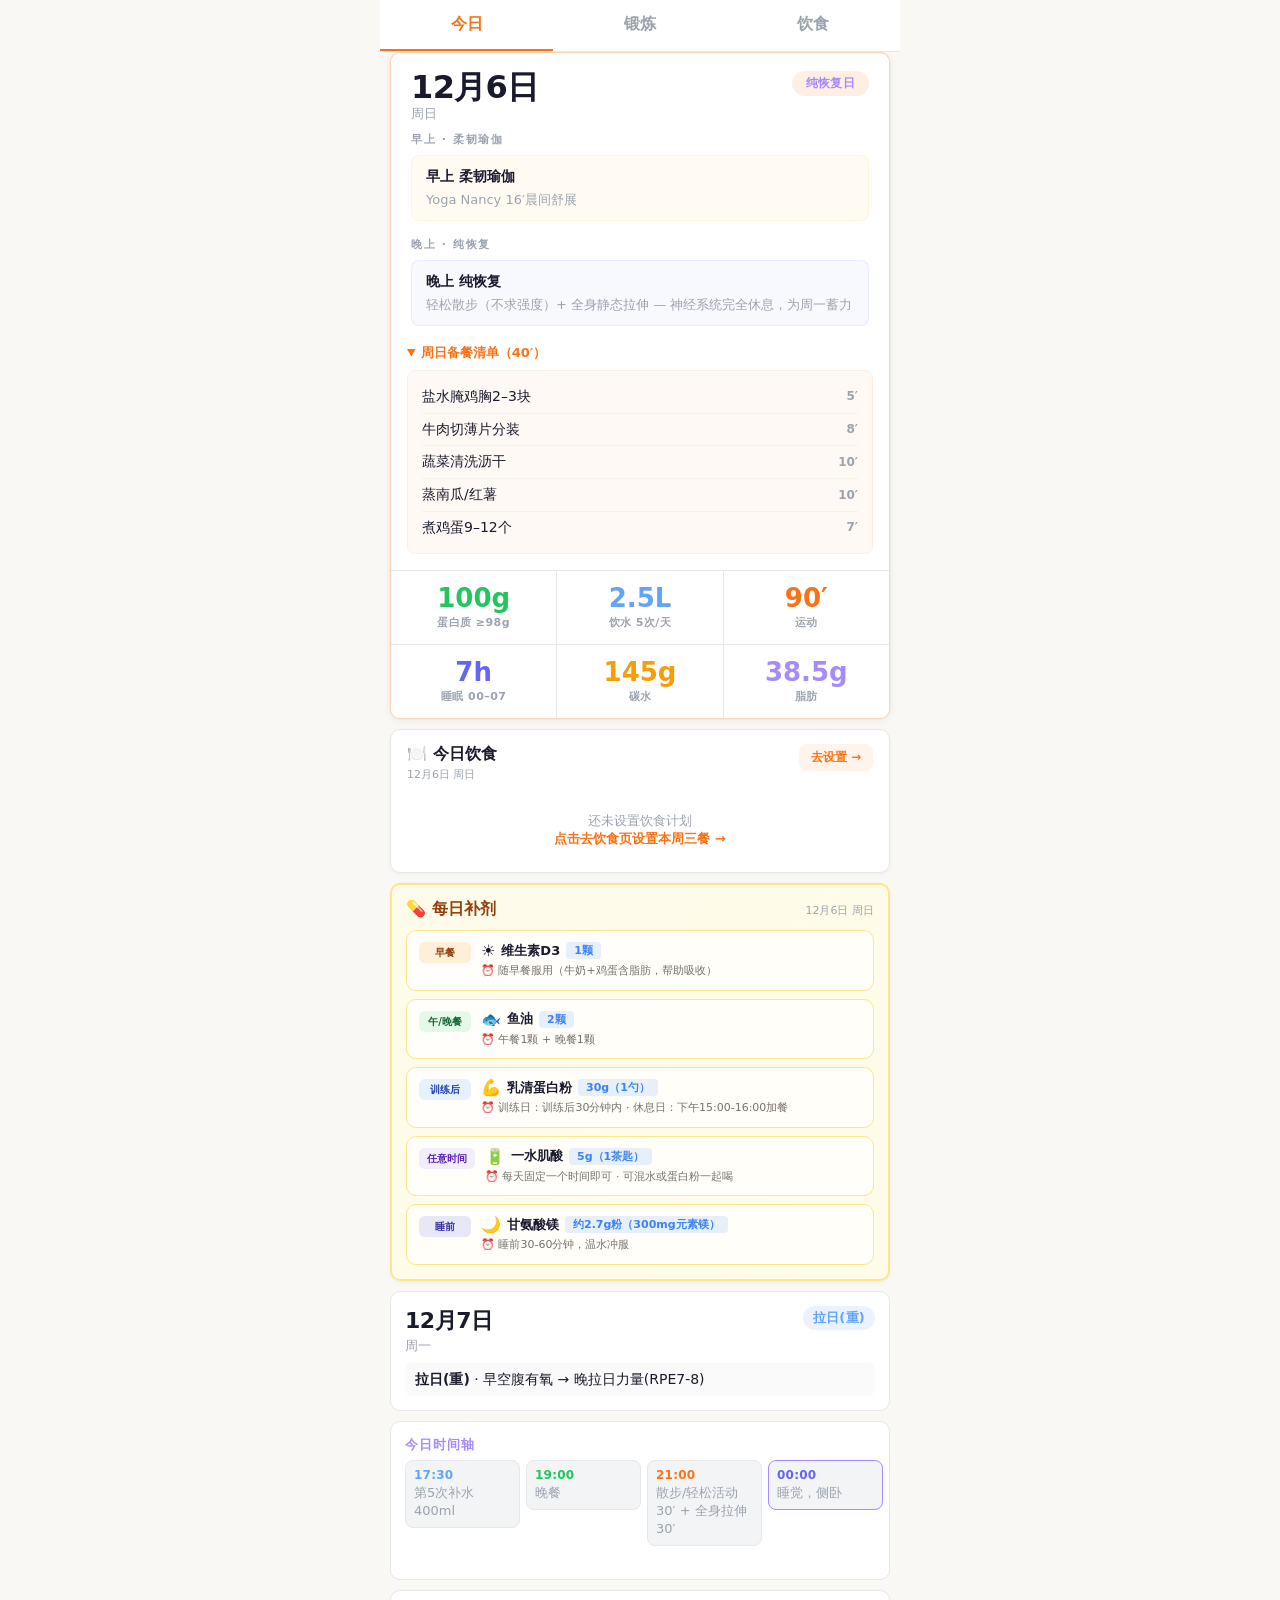
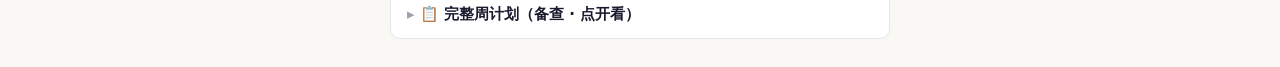
==== 今日计划.html @ f6f7e7bf "删天气模块 + 今日训练动作同步v9.9b PPL×2 + 核心卡加碳水/脂肪" ====
<!DOCTYPE html>
<html lang="zh-CN">
<head>
<meta charset="UTF-8">
<meta name="viewport" content="width=device-width,initial-scale=1.0">
<meta name="theme-color" content="#faf8f5">
<link rel="manifest" href="/jf/manifest.json">
<title>今日计划 · 减脂</title>
<link rel="stylesheet" href="shared.css">
<style>
/* ===== 今日计划页专属样式 ===== */

/* Today Card (Hero) */
.today-hero {
 margin: 0 10px 10px; background: var(--card);
 border: 1px solid rgba(249,115,22,0.3); border-radius: var(--radius); overflow: hidden;
 box-shadow: 0 2px 8px rgba(0,0,0,0.06), 0 0 0 1px rgba(0,0,0,0.02);
}
.today-hero .th-top {
 padding: 18px 20px 12px; display: flex; justify-content: space-between; align-items: flex-start;
}
.th-date { font-size: 32px; font-weight: 800; line-height: 1.05; letter-spacing: -0.02em; }
.th-date .dow { font-weight: 500; font-size: 13px; color: var(--sub); display: block; letter-spacing: 0; margin-top: 2px; }
.th-badge {
 padding: 4px 14px; border-radius: 20px; font-size: 12px; font-weight: 700; white-space: nowrap;
 background: rgba(249,115,22,0.12); color: var(--primary); letter-spacing: 0.03em;
}

/* Section blocks */
.th-section { padding: 0 20px 10px; }
.th-section-title {
 color: var(--sub);
 font-size: 11px; font-weight: 700; text-transform: uppercase; letter-spacing: 0.15em;
 margin-bottom: 8px; display: flex; align-items: center; gap: 5px;
}
.th-block {
 padding: 10px 14px; border-radius: var(--radius-sm); font-size: 14px; line-height: 1.55; margin-bottom: 6px;
}
.th-block.morning { background: rgba(251,191,36,0.06); border: 1px solid rgba(251,191,36,0.12); color: var(--text); }
.th-block.evening { background: rgba(129,140,248,0.06); border: 1px solid rgba(129,140,248,0.12); color: var(--text); }
.th-block.dinner { background: rgba(34,197,94,0.05); border: 1px solid rgba(34,197,94,0.1); color: var(--text); }
.th-block.move-item { background: rgba(249,115,22,0.04); border: 1px solid rgba(249,115,22,0.08); }
.th-block.warn { background: rgba(245,158,11,0.05); border: 1px solid rgba(245,158,11,0.1); }

.th-block b { font-weight: 800; color: var(--text); }
.th-block .sub { font-size: 13px; color: var(--sub); display: block; margin-top: 2px; font-weight: 400; }

.move-row {
 display: flex; align-items: center; gap: 8px; padding: 5px 0;
 border-bottom: 1px solid rgba(0,0,0,0.03); font-size: 14px; font-weight: 500;
}
.move-row:last-child { border-bottom: none; }
.move-name { flex: 1; color: var(--text); }
.move-sets { color: var(--sub); white-space: nowrap; font-size: 12px; font-weight: 600; }

/* Today data row */
.th-data {
 display: grid; grid-template-columns: repeat(3, 1fr); gap: 1px; border-top: 1px solid var(--border);
 background: var(--border);
}
@media(max-width:600px){ .th-data { grid-template-columns: repeat(2, 1fr); } }
.th-data-item {
 flex: 1; background: var(--card); padding: 14px 6px; text-align: center;
}
.th-data-item .val { font-size: 26px; font-weight: 800; display: block; line-height: 1; }
.th-data-item .lbl { font-size: 11px; color: var(--sub); margin-top: 4px; font-weight: 600; letter-spacing: 0.04em; }
.th-data-item .val.protein { color: var(--cardio); }
.th-data-item .val.water { color: #60a5fa; }
.th-data-item .val.exercise { color: var(--primary); }
.th-data-item .val.sleep { color: var(--sleep); }
.th-data-item .val.carb { color: #f59e0b; }
.th-data-item .val.fat { color: #a78bfa; }

/* ===== Tomorrow Card ===== */
.tm-card { margin: 0 10px 10px; }
.tm-card .tm-top {
 display: flex; justify-content: space-between; align-items: flex-start; margin-bottom: 8px;
}
.tm-date { font-size: 22px; font-weight: 800; letter-spacing: -0.02em; }
.tm-date .dow { font-weight: 500; font-size: 13px; color: var(--sub); display: block; letter-spacing: 0; margin-top: 1px; }
.tm-badge {
 padding: 3px 10px; border-radius: 14px; font-size: 13px; font-weight: 700;
 background: rgba(59,130,246,0.1); color: #60a5fa; letter-spacing: 0.02em;
}
.tm-wx {
 display: flex; align-items: center; gap: 8px; padding: 8px 10px;
 background: rgba(59,130,246,0.03); border-radius: var(--radius-sm); font-size: 14px; margin-bottom: 6px;
}
.tm-plan {
 padding: 6px 10px; font-size: 14px; line-height: 1.5; color: var(--text); font-weight: 500;
 background: rgba(0,0,0,0.02); border-radius: 7px;
}

/* ===== Timeline ===== */
.tl-outer { margin: 0 10px 10px; padding: 14px 0 14px 14px; }
.tl-title {
 font-size: 13px; font-weight: 700; color: var(--recovery); padding: 0 2px 6px 0;
 display: flex; align-items: center; gap: 5px; letter-spacing: 0.08em; text-transform: uppercase;
}
.tl-scroll {
 overflow-x: auto; overflow-y: hidden;
 -webkit-overflow-scrolling: touch; scroll-behavior: smooth;
 -ms-overflow-style: none; scrollbar-width: none;
}
.tl-scroll::-webkit-scrollbar { height: 0; display: none; }
.tl-track { white-space: nowrap; }
.tl-item {
 display: inline-block; vertical-align: top; width: 115px;
 background: var(--surface); border: 1px solid var(--border);
 border-radius: 8px; padding: 7px 8px; margin-right: 6px;
 white-space: normal; position: relative;
}
.tl-item.now { border-color: var(--recovery); box-shadow: 0 0 8px rgba(167,139,250,0.06); }
.tl-item .tl-time { font-size: 12px; font-weight: 700; margin-bottom: 2px; letter-spacing: 0.02em; }
.tl-time.food { color: var(--cardio); }
.tl-time.water { color: #60a5fa; }
.tl-time.exercise { color: var(--primary); }
.tl-time.move { color: var(--recovery); }
.tl-time.sleep { color: var(--sleep); }
.tl-time.rest { color: var(--sub); }
.tl-item .tl-txt { font-size: 13px; line-height: 1.4; color: var(--sub); font-weight: 400; }

/* Detail toggle */
details summary { cursor: pointer; color: var(--primary); font-size: 13px; font-weight: 600; padding: 2px 0; }
details .inner { padding: 6px 0; }

/* ===== 今日饮食卡片 ===== */
.meal-today-card {
  margin: 0 10px 10px; background: var(--card);
  border: 1px solid var(--border); border-radius: var(--radius);
  overflow: hidden; box-shadow: 0 1px 4px rgba(0,0,0,.04);
}
.mt-header {
  display: flex; justify-content: space-between; align-items: flex-start;
  padding: 14px 16px 6px;
}
.mt-header-left { flex: 1; }
.mt-title { font-size: 16px; font-weight: 800; }
.mt-date { font-size: 11px; color: var(--sub); margin-top: 2px; }
.mt-edit-link {
  font-size: 12px; font-weight: 600; color: var(--primary);
  text-decoration: none; padding: 5px 12px;
  background: rgba(249,115,22,0.08); border-radius: 8px;
  white-space: nowrap; flex-shrink: 0;
}
.mt-meal-row {
  padding: 10px 14px; border-top: 1px solid var(--border);
  border-left: 4px solid #ccc;
}
.mt-meal-row.breakfast { border-left-color: var(--morning); }
.mt-meal-row.lunch { border-left-color: var(--cardio); }
.mt-meal-row.dinner { border-left-color: var(--recovery); }
.mt-meal-head {
  display: flex; justify-content: space-between; align-items: baseline;
  margin-bottom: 4px;
}
.mt-meal-name { font-size: 14px; font-weight: 800; }
.mt-meal-name.bf { color: #92400e; }
.mt-meal-name.lu { color: #166534; }
.mt-meal-name.dn { color: #6d28d9; }
.mt-meal-kcal { font-size: 12px; color: var(--sub); font-weight: 600; }
.mt-food-item {
  display: flex; align-items: center; gap: 5px; padding: 2px 0;
  font-size: 12px;
}
.mt-food-icon { width: 20px; text-align: center; flex-shrink: 0; font-size: 14px; }
.mt-food-name { font-weight: 600; min-width: 55px; color: var(--text); }
.mt-food-portion { color: var(--sub); font-size: 11px; }
.mt-food-pro { color: var(--pull); font-size: 10px; font-weight: 600; margin-left: auto; white-space: nowrap; }
.mt-oil-note { font-size: 10px; color: var(--sub); padding-left: 25px; }
.mt-total {
  padding: 10px 14px; border-top: 2px solid var(--border);
  display: flex; flex-wrap: wrap; gap: 5px; align-items: center;
}
.mt-total-label { font-size: 13px; font-weight: 800; }
.mt-stat { font-size: 11px; padding: 2px 8px; border-radius: 5px; font-weight: 700; }
.mt-stat-cal { background: rgba(249,115,22,0.12); color: var(--primary); }
.mt-stat-pro { background: rgba(59,130,246,0.12); color: var(--pull); }
.mt-stat-carb { background: rgba(245,158,11,0.12); color: #92400e; }
.mt-stat-fat { background: rgba(34,197,94,0.12); color: #166534; }
.mt-status-row { width: 100%; margin-top: 4px; font-size: 12px; font-weight: 700; }
.mt-status-ok { color: var(--cardio); }
.mt-status-warn { color: var(--warn); }
.mt-empty {
  padding: 24px 16px; text-align: center; color: var(--sub); font-size: 13px;
}
.mt-empty a { color: var(--primary); font-weight: 600; text-decoration: none; }

/* ===== 补剂提醒卡片 ===== */
.supp-today-card {
  margin: 0 10px 10px; padding: 14px;
  background: linear-gradient(135deg, #fffbeb 0%, #fefce8 100%);
  border: 2px solid #fde68a; border-radius: var(--radius);
  box-shadow: 0 1px 4px rgba(0,0,0,.04);
}
.supp-title-row { display: flex; justify-content: space-between; align-items: baseline; }
.supp-title { font-size: 16px; font-weight: 800; color: #92400e; }
.supp-date { font-size: 11px; color: var(--sub); }
.supp-list { display: flex; flex-direction: column; gap: 8px; margin-top: 10px; }
.supp-item {
  display: flex; align-items: flex-start; gap: 10px;
  padding: 10px 12px; background: rgba(255,255,255,.75);
  border: 1px solid #fde68a; border-radius: 10px;
}
.supp-period {
  flex-shrink: 0; padding: 4px 8px; margin-top: 1px;
  border-radius: 6px; font-size: 10px; font-weight: 800;
  white-space: nowrap; min-width: 52px; text-align: center; line-height: 1.3;
}
.supp-info { flex: 1; min-width: 0; }
.supp-name-row { display: flex; align-items: center; gap: 6px; flex-wrap: wrap; margin-bottom: 3px; }
.supp-name { font-size: 13px; font-weight: 800; color: var(--text); }
.supp-dose {
  padding: 1px 8px; font-size: 11px; font-weight: 700; border-radius: 4px;
  background: rgba(59,130,246,0.12); color: var(--pull);
}
.supp-time { font-size: 11px; color: #78716c; line-height: 1.5; }

/* ===== 完整周计划（备查·默认收起） ===== */
details.ref-wrap { margin: 0 10px 12px; background: var(--card); border: 1px solid var(--border); border-radius: var(--radius); overflow: hidden; }
details.ref-wrap > summary { padding: 14px 16px; font-size: 15px; font-weight: 700; color: var(--text); list-style: none; cursor: pointer; }
details.ref-wrap > summary::-webkit-details-marker { display: none; }
details.ref-wrap > summary::before { content: '▸ '; color: var(--sub); }
details.ref-wrap[open] > summary::before { content: '▾ '; }
.ref-inner { padding: 0 12px 14px; }
.ref-inner .card { margin: 0 0 12px; box-shadow: none; }

.stat-row { display: grid; grid-template-columns: repeat(4,1fr); gap: 8px; margin: 10px 0; }
.stat-item { background: var(--surface); border: 1px solid var(--border); border-radius: var(--radius-sm); padding: 14px 8px; text-align: center; }
.stat-item .val { font-size: 22px; font-weight: 800; display: block; line-height: 1; }
.stat-item .lbl { font-size: 11px; color: var(--sub); margin-top: 4px; font-weight: 600; }
@media(max-width:600px){ .stat-row { grid-template-columns: 1fr 1fr; } }

.week-grid { display: grid; grid-template-columns: repeat(7,1fr); gap: 6px; margin: 10px 0; }
.week-day { background: var(--surface); border-radius: var(--radius-sm); padding: 10px 4px; text-align: center; border: 2px solid transparent; }
.week-day.pull { border-color: rgba(59,130,246,.3); }
.week-day.push { border-color: rgba(245,158,11,.3); }
.week-day.leg { border-color: rgba(239,68,68,.3); }
.week-day.cardio { border-color: rgba(34,197,94,.3); }
.week-day.recovery { border-color: rgba(167,139,250,.3); }
.week-day.rest { border-color: rgba(82,82,91,.3); }
.week-label { font-size: .62rem; color: var(--sub); margin-bottom: 2px; font-weight: 600; }
.week-name { font-weight: 700; font-size: 13px; margin-bottom: 4px; }
.week-tag { font-size: .6rem; padding: 1px 5px; border-radius: 6px; display: inline-block; font-weight: 700; }
.wtag-pull { background: rgba(59,130,246,.1); color: var(--pull); }
.wtag-push { background: rgba(245,158,11,.1); color: var(--push); }
.wtag-leg { background: rgba(239,68,68,.1); color: var(--leg); }
.wtag-cardio { background: rgba(34,197,94,.1); color: var(--cardio); }
.wtag-recovery { background: rgba(167,139,250,.1); color: var(--recovery); }
.week-day .tag-rest { background: rgba(82,82,91,.12); color: var(--sub); }
@media(max-width:600px){ .week-grid { grid-template-columns: repeat(4,1fr); } }

.note { background: var(--surface); border-left: 3px solid var(--warn); padding: 10px 14px; border-radius: 0 var(--radius-sm) var(--radius-sm) 0; margin: 8px 0; font-size: .85rem; line-height: 1.6; }
.note.info { border-left-color: var(--info); }
.note.success { border-left-color: var(--cardio); }
.note.danger { border-left-color: var(--danger); }

.tbl { width: 100%; border-collapse: collapse; font-size: .85rem; margin: 8px 0; }
.tbl th { padding: 7px 8px; text-align: left; font-weight: 700; color: var(--sub); border-bottom: 1px solid var(--border); font-size: .72rem; }
.tbl td { padding: 7px 8px; border-bottom: 1px solid rgba(0,0,0,.03); font-size: .85rem; }
.tbl .hi { font-weight: 700; color: var(--cardio); }

.food-grid { display: grid; grid-template-columns: 1fr 1fr; gap: 10px; }
@media(max-width:600px){ .food-grid { grid-template-columns: 1fr; } }
.food-section { background: var(--surface); border-radius: var(--radius-sm); padding: 12px; border: 1px solid var(--border); }
.food-section h4 { font-size: .85rem; font-weight: 700; margin-bottom: 6px; }
.food-list { list-style: none; font-size: .82rem; }
.food-list li { padding: 2px 0; color: var(--sub); }

.milestone-track { display: flex; align-items: center; gap: 0; margin: 12px 0; position: relative; }
.milestone-dot { flex: 1; text-align: center; position: relative; z-index: 1; }
.milestone-dot .dot-circle { width: 12px; height: 12px; border-radius: 50%; background: var(--border); margin: 0 auto 4px; border: 2px solid rgba(0,0,0,.05); }
.milestone-dot .dot-wt { font-size: 16px; font-weight: 800; color: var(--text); }
.milestone-dot .dot-label { font-size: 10px; color: var(--sub); font-weight: 600; }
.milestone-dot .dot-time { font-size: 10px; color: var(--sub); }
.milestone-line { position: absolute; top: 6px; left: 8%; right: 8%; height: 1px; background: var(--border); z-index: 0; }

.ref-card h2 { font-size: 17px; font-weight: 700; margin-bottom: 8px; color: var(--text); }
</style>
<script src="data.js"></script>
<script src="exercise_db.js"></script>
</head>
<body>
<nav class="top-nav">
  <a href="今日计划.html" class="active">今日</a>
  <a href="减脂训练日跟练.html">锻炼</a>
  <a href="饮食参考.html">饮食</a>
</nav>


<!-- ===== 1. TODAY CARD (Hero) ===== -->
<div class="today-hero" id="todayCard"></div>

<!-- ===== 1.5 今日饮食 + 补剂提醒 ===== -->
<div class="meal-today-card" id="mealTodayCard"></div>
<div class="supp-today-card" id="suppTodayCard"></div>

<!-- ===== 2. TOMORROW CARD ===== -->
<div class="card tm-card" id="tomorrowCard"></div>

<!-- ===== 3. TIMELINE ===== -->
<div class="card tl-outer" id="timelineCard"></div>

<!-- ===== 4. 完整周计划（备查·默认收起） ===== -->
<details class="ref-wrap">
  <summary>📋 完整周计划（备查 · 点开看）</summary>
  <div class="ref-inner">

    <!-- 基础数据 -->
    <div class="card ref-card">
      <h2>基础数据</h2>
      <div class="stat-row">
        <div class="stat-item"><span class="val">170</span><span class="lbl">身高 cm</span></div>
        <div class="stat-item"><span class="val">81.5</span><span class="lbl">当前体重</span></div>
        <div class="stat-item"><span class="val">28.1</span><span class="lbl">BMI</span></div>
        <div class="stat-item"><span class="val">63–70</span><span class="lbl">目标 kg</span></div>
      </div>
      <div style="font-size:13px;color:var(--sub);margin-top:4px">株洲·石峰区 · 独居 · 小电动通勤 · 不抽烟不喝酒 · 不吃零食不聚餐</div>
    </div>

    <!-- 每周节奏 -->
    <div class="card ref-card">
      <h2>每周节奏</h2>
      <div class="week-grid">
        <div class="week-day pull"><div class="week-label">周一</div><div class="week-name">拉日</div><div class="week-tag wtag-pull">力量</div></div>
        <div class="week-day cardio"><div class="week-label">周二</div><div class="week-name">有氧+核心</div><div class="week-tag wtag-cardio">有氧</div></div>
        <div class="week-day push"><div class="week-label">周三</div><div class="week-name">推日</div><div class="week-tag wtag-push">力量</div></div>
        <div class="week-day cardio"><div class="week-label">周四</div><div class="week-name">有氧+核心</div><div class="week-tag wtag-cardio">有氧</div></div>
        <div class="week-day leg"><div class="week-label">周五</div><div class="week-name">腿日</div><div class="week-tag wtag-leg">力量</div></div>
        <div class="week-day recovery"><div class="week-label">周六</div><div class="week-name">维持+瑜伽</div><div class="week-tag wtag-recovery">维持</div></div>
        <div class="week-day rest"><div class="week-label">周日</div><div class="week-name">恢复</div><div class="week-tag tag-rest">备餐+休息</div></div>
      </div>
    </div>

    <!-- 饮食原则 -->
    <div class="card ref-card">
      <h2>饮食原则</h2>
      <div class="note info"><b>晚餐必须加 55–65g 碳水</b>：40岁+重度打鼾(OSA) → 夜间皮质醇偏高，完全断碳更难入睡+掉肌肉。给大脑"没饥荒"的安全信号。</div>
      <table class="tbl">
        <tr><th>级别</th><th>触发</th><th>应对</th></tr>
        <tr><td>LV1 微饿</td><td>喝水能解决</td><td>喝 300ml 温水</td></tr>
        <tr><td>LV2 真饿</td><td>水解决不了</td><td>啃半根黄瓜 / 1 个番茄</td></tr>
        <tr><td>LV3 饿到睡不着</td><td>前两级均失败</td><td>喝 200ml 牛奶（慢饮）→ 色氨酸助眠</td></tr>
      </table>
    </div>

    <!-- 食材偏好 -->
    <div class="card ref-card">
      <h2>食材偏好</h2>
      <div class="food-grid">
        <div class="food-section"><h4>喜欢（主力）</h4><ul class="food-list"><li>蛋白：虾/豆腐/牛肉/鸡蛋/鸡胸肉</li><li>蔬菜：丝瓜/苋菜/黄瓜/菠菜/生菜</li></ul></div>
        <div class="food-section"><h4>不吃</h4><ul class="food-list"><li>西兰花</li></ul></div>
      </div>
      <div class="food-grid" style="margin-top:8px">
        <div class="food-section"><h4>操作不便（偶尔）</h4><ul class="food-list"><li>鱼（麻烦）/ 冬瓜（太大用不完）/ 木耳菜红薯叶（不好买）</li></ul></div>
        <div class="food-section"><h4>弱点管理</h4><ul class="food-list"><li>甜食不买不进家门 · 不喝酒不吃零食不聚餐</li></ul></div>
      </div>
    </div>

    <!-- 里程碑 -->
    <div class="card ref-card">
      <h2>里程碑</h2>
      <div class="milestone-track">
        <div class="milestone-line"></div>
        <div class="milestone-dot"><div class="dot-circle"></div><div class="dot-wt">85</div><div class="dot-label">起点</div></div>
        <div class="milestone-dot"><div class="dot-circle"></div><div class="dot-wt">80</div><div class="dot-time">4–5周</div></div>
        <div class="milestone-dot"><div class="dot-circle"></div><div class="dot-wt">75</div><div class="dot-time">8–10周</div></div>
        <div class="milestone-dot"><div class="dot-circle"></div><div class="dot-wt">70</div><div class="dot-time">14–18周</div></div>
        <div class="milestone-dot"><div class="dot-circle"></div><div class="dot-wt">65</div><div class="dot-time">22–26周</div></div>
      </div>
      <div class="note success" style="margin-top:8px"><b>奖励：</b>80kg→买衣 · 75kg→按摩 · 70kg→骑行装备 · 65kg→腹肌照</div>
    </div>

  </div>
</details>

<script>
// ========== CORE DATA ==========
const DAYS = ['日','一','二','三','四','五','六'];
// Exercise DB name lookup
function getExKey(name) {
  if (!window.EXERCISE_DB) return '';
  const clean = name.replace(/[（(]\s*(轻量[^）)]*|负重)\s*[）)]/g,'').replace('（双腿）','').trim();
  const overrides = {'哑铃地板卧推':'哑铃卧推','哑铃臀桥':'臀桥','高脚杯深蹲（轻量哑铃）':'高脚杯深蹲','哑铃罗马尼亚硬拉':'罗马尼亚硬拉','前平举':'哑铃前平举','侧平举':'哑铃侧平举'};
  if (overrides[clean]) return overrides[clean];
  const ex = window.EXERCISE_DB.find(e => e.name === clean || clean.includes(e.name) || e.name.includes(clean));
  return ex ? ex.name : '';
}
const now = new Date();
const DI = now.getDay();
const todayStr = now.toISOString().slice(0,10);

// ========== DAY PLANS (unchanged core config) ==========
const plans = {
 0:{l:'纯恢复日',icon:'',
 s:[
 {t:'07:00',bar:'rest',txt:'起床（可睡到自然醒）'},
 {t:'07:00',bar:'exercise',txt:'柔韧/瑜伽20′',isMorning:true},
 {t:'07:30',bar:'rest',txt:'放松·洗漱'},
 {t:'08:00',bar:'rest',txt:'洗澡'},
 {t:'09:00',bar:'food',txt:'早餐：2全蛋+250ml牛奶+燕麦片50g（蛋白28g）'},
 {t:'09:30',bar:'water',txt:'第1次补水 400ml'},
 {t:'10:30',bar:'rest',txt:'周日备餐 40′',prep:true},
 {t:'11:30',bar:'water',txt:'第2次补水 400ml'},
 {t:'12:00',bar:'food',txt:'午餐：杂粮饭150g+鸡胸肉130g+黄瓜1根（蛋白46g）'},
 {t:'13:30',bar:'water',txt:'第3次补水 400ml'},
 {t:'15:30',bar:'water',txt:'第4次补水 400ml'},
 {t:'17:30',bar:'water',txt:'第5次补水 400ml'},
 {t:'19:00',bar:'food',txt:'晚餐',isDinner:true},
 {t:'21:00',bar:'exercise',txt:'散步/轻松活动30′ + 全身拉伸30′',isTraining:true},
 {t:'00:00',bar:'sleep',txt:'睡觉，侧卧'}
 ],
 dn:'鸡胸肉130g(蛋白39g) + 杂粮饭150g(碳水42g) + 黄瓜1根',
 morning:{type:'柔韧瑜伽',txt:'Yoga Nancy 16′晨间舒展',vids:[{id:'BV1M9GC6uE1V',title:'Yoga Nancy 16′ 晨间舒展',bvid:'BV1M9GC6uE1V'}]},
 evening:{type:'纯恢复',txt:'轻松散步（不求强度）+ 全身静态拉伸 — 神经系统完全休息，为周一蓄力'},
 tx:null,vd:null,
 nx:{d:'周一',t:'拉日(重)',nt:'',nc:'var(--pull)',n:'早空腹有氧 → 晚拉日力量(RPE7-8)'}},
 1:{l:'拉日(重)',icon:'',
 s:[
 {t:'07:00',bar:'rest',txt:'起床'},
 {t:'07:00',bar:'exercise',txt:'空腹有氧20′',isMorning:true},
 {t:'07:30',bar:'rest',txt:'放松·洗漱'},
 {t:'08:00',bar:'rest',txt:'洗澡'},
 {t:'08:30',bar:'move',txt:'小电动通勤'},
 {t:'09:00',bar:'food',txt:'早餐：2全蛋+250ml牛奶+燕麦片50g（蛋白28g）'},
 {t:'09:30',bar:'water',txt:'第1次补水 400ml'},
 {t:'11:30',bar:'water',txt:'第2次补水 400ml'},
 {t:'12:00',bar:'food',txt:'午餐：杂粮饭150g+鸡胸肉130g+黄瓜1根（蛋白46g）'},
 {t:'13:00',bar:'move',txt:'午餐后散步 10′'},
 {t:'13:30',bar:'water',txt:'第3次补水 400ml'},
 {t:'15:30',bar:'water',txt:'第4次补水 400ml'},
 {t:'17:30',bar:'water',txt:'第5次补水 400ml'},
 {t:'18:00',bar:'move',txt:'小电动回家'},
 {t:'19:00',bar:'food',txt:'晚餐（练前2h吃完）',isDinner:true},
 {t:'21:00',bar:'exercise',txt:'拉日力量60′ + 有氧10′ + 拉伸',isTraining:true},
 {t:'00:00',bar:'sleep',txt:'睡觉，侧卧'}
 ],
 dn:'鸡胸肉130g(蛋白39g) + 杂粮饭150g(碳水42g) + 黄瓜1根 · 练前2h吃完',
 morning:{type:'空腹有氧',txt:'MIZI 20′晨起空腹有氧',vids:[{id:'BV1oLpFeGEu6',title:'MIZI 20′ 晨起空腹有氧',bvid:'BV1oLpFeGEu6'}]},
 evening:{type:'拉日力量(RPE7-8)','txt':'单臂划船11kg·俯身划船11kg → 交替弯举8kg·俯身反向飞鸟8kg（哑铃+凳，换片1次）'},
 tx:{moves:[['单臂划船','4×10–12（11kg/手）'],['俯身划船','4×10–12（11kg/手）'],['交替弯举','3×12–15（8kg/手）'],['俯身反向飞鸟','3×15（8kg/手）']]},
 vd:{id:'BV1uZ42127Gz',title:'梅林FIT · 二分化拉日 哑铃增肌'},
 nx:{d:'周二',t:'推日(轻)',nt:'',nc:'var(--push)',n:'早核心 → 晚推日力量(RPE6-7)'}},
 2:{l:'推日(轻)',icon:'',
 s:[
 {t:'07:00',bar:'rest',txt:'起床'},
 {t:'07:00',bar:'exercise',txt:'核心15′',isMorning:true},
 {t:'07:30',bar:'rest',txt:'放松·洗漱'},
 {t:'08:00',bar:'rest',txt:'洗澡'},
 {t:'08:30',bar:'move',txt:'小电动通勤'},
 {t:'09:00',bar:'food',txt:'早餐：2全蛋+250ml牛奶+燕麦片50g（蛋白28g）'},
 {t:'09:30',bar:'water',txt:'第1次补水 400ml'},
 {t:'11:30',bar:'water',txt:'第2次补水 400ml'},
 {t:'12:00',bar:'food',txt:'午餐：杂粮饭150g+鸡胸肉130g+黄瓜1根（蛋白46g）'},
 {t:'13:30',bar:'water',txt:'第3次补水 400ml'},
 {t:'15:30',bar:'water',txt:'第4次补水 400ml'},
 {t:'17:30',bar:'water',txt:'第5次补水 400ml'},
 {t:'18:00',bar:'move',txt:'小电动回家'},
 {t:'19:00',bar:'food',txt:'晚餐',isDinner:true},
 {t:'21:00',bar:'exercise',txt:'推日力量50′ + 有氧10′ + 拉伸',isTraining:true},
 {t:'00:00',bar:'sleep',txt:'睡觉，侧卧'}
 ],
 dn:'鸡胸肉130g(蛋白39g) + 杂粮饭150g(碳水42g) + 黄瓜1根',
 morning:{type:'核心',txt:'MIZI 15′初学者核心',vids:[{id:'BV1Ss421P7Uz',title:'MIZI 15′ 腹部核心（零基础）',bvid:'BV1Ss421P7Uz'}]},
 evening:{type:'推日力量(RPE6-7)','txt':'平板推胸8kg·上斜卧推8kg·坐姿肩推8kg → 侧平举5kg·仰卧臂屈伸5kg（哑铃+凳，换片1次）'},
 tx:{moves:[['平板推胸','4×10–12（8kg/手或总重）'],['上斜卧推','4×10–12（8kg/手）'],['坐姿肩推','3×12–15（8kg/手）'],['侧平举','3×15（5kg/手）'],['仰卧臂屈伸','3×12–15（5kg/手）']]},
 vd:{id:'BV1qF4m1M7rL',title:'梅林FIT · 二分化推日 哑铃增肌'},
 nx:{d:'周三',t:'腿日(重)',nt:'',nc:'var(--leg)',n:'早柔韧拉伸 → 晚腿日力量 力竭'}},
 3:{l:'腿日(重)',icon:'',
 s:[
 {t:'07:00',bar:'rest',txt:'起床'},
 {t:'07:00',bar:'exercise',txt:'柔韧拉伸20′',isMorning:true},
 {t:'07:30',bar:'rest',txt:'放松·洗漱'},
 {t:'08:00',bar:'rest',txt:'洗澡'},
 {t:'08:30',bar:'move',txt:'小电动通勤'},
 {t:'09:00',bar:'food',txt:'早餐：2全蛋+250ml牛奶+燕麦片50g（蛋白28g）'},
 {t:'09:30',bar:'water',txt:'第1次补水 400ml'},
 {t:'11:30',bar:'water',txt:'第2次补水 400ml'},
 {t:'12:00',bar:'food',txt:'午餐：杂粮饭150g+鸡胸肉130g+黄瓜1根（蛋白46g）'},
 {t:'13:00',bar:'move',txt:'午餐后散步 10′'},
 {t:'13:30',bar:'water',txt:'第3次补水 400ml'},
 {t:'15:30',bar:'water',txt:'第4次补水 400ml'},
 {t:'17:30',bar:'water',txt:'第5次补水 400ml'},
 {t:'18:00',bar:'move',txt:'小电动回家'},
 {t:'19:00',bar:'food',txt:'晚餐（练前2h吃完）',isDinner:true},
 {t:'21:00',bar:'exercise',txt:'腿日力量60′ + 有氧10′ + 拉伸 力竭',isTraining:true},
 {t:'00:00',bar:'sleep',txt:'睡觉，侧卧'}
 ],
 dn:'鸡胸肉130g(蛋白39g) + 杂粮饭150g(碳水42g) + 黄瓜1根 · 练前2h吃完',
 morning:{type:'柔韧拉伸',txt:'Yoga Nancy 16′晨间舒展',vids:[{id:'BV1M9GC6uE1V',title:'Yoga Nancy 16′ 晨间',bvid:'BV1M9GC6uE1V'}]},
 evening:{type:'腿日力量(RPE7-8)','txt':'高脚杯深蹲18kg·臀推18kg(上背靠凳) → 罗马尼亚硬拉12kg·保加利亚分腿蹲12kg（哑铃+凳，换片1次）'},
 tx:{moves:[['高脚杯深蹲','4×8–10（18kg或总重）'],['臀推（上背靠凳）','4×8–10（18kg/手或总重）'],['罗马尼亚硬拉','4×10–12（12kg/手）'],['保加利亚分腿蹲','3×10/侧（12kg/手）']]},
 vd:{id:'BV1RW42197ez',title:'梅林FIT · 三分化 哑铃增肌 臀腿'},
 nx:{d:'周四',t:'拉日(轻)',nt:'',nc:'var(--pull)',n:'早空腹有氧 → 晚拉日力量(RPE6-7)'}},
 4:{l:'拉日(轻)',icon:'',
 s:[
 {t:'07:00',bar:'rest',txt:'起床'},
 {t:'07:00',bar:'exercise',txt:'空腹有氧20′',isMorning:true},
 {t:'07:30',bar:'rest',txt:'放松·洗漱'},
 {t:'08:00',bar:'rest',txt:'洗澡'},
 {t:'08:30',bar:'move',txt:'小电动通勤'},
 {t:'09:00',bar:'food',txt:'早餐：2全蛋+250ml牛奶+燕麦片50g（蛋白28g）'},
 {t:'09:30',bar:'water',txt:'第1次补水 400ml'},
 {t:'11:30',bar:'water',txt:'第2次补水 400ml'},
 {t:'12:00',bar:'food',txt:'午餐：杂粮饭150g+鸡胸肉130g+黄瓜1根（蛋白46g）'},
 {t:'13:30',bar:'water',txt:'第3次补水 400ml'},
 {t:'15:30',bar:'water',txt:'第4次补水 400ml'},
 {t:'17:30',bar:'water',txt:'第5次补水 400ml'},
 {t:'18:00',bar:'move',txt:'小电动回家'},
 {t:'19:00',bar:'food',txt:'晚餐',isDinner:true},
 {t:'21:00',bar:'exercise',txt:'拉日力量45′ + 有氧10′ + 拉伸',isTraining:true},
 {t:'00:00',bar:'sleep',txt:'睡觉，侧卧'}
 ],
 dn:'鸡胸肉130g(蛋白39g) + 杂粮饭150g(碳水42g) + 黄瓜1根',
 morning:{type:'空腹有氧',txt:'MIZI 20′晨起空腹有氧（力量日后最佳燃脂窗口）',vids:[{id:'BV1oLpFeGEu6',title:'MIZI 20′ 晨起空腹有氧',bvid:'BV1oLpFeGEu6'}]},
 evening:{type:'拉日力量(RPE6-7)','txt':'单臂划船9kg·俯身划船9kg → 交替弯举6kg·锤式弯举6kg（哑铃+凳，换片1次）'},
 tx:{moves:[['单臂划船','4×10–12（9kg/手）'],['俯身划船','4×10–12（9kg/手）'],['交替弯举','3×12–15（6kg/手）'],['锤式弯举','3×12–15（6kg/手）']]},
 vd:{id:'BV1uZ42127Gz',title:'梅林FIT · 二分化拉日 哑铃增肌'},
 nx:{d:'周五',t:'推日(重)',nt:'',nc:'var(--push)',n:'早核心 → 晚推日力量 力竭'}},
 5:{l:'推日(重)',icon:'',
 s:[
 {t:'07:00',bar:'rest',txt:'起床'},
 {t:'07:00',bar:'exercise',txt:'核心15′',isMorning:true},
 {t:'07:30',bar:'rest',txt:'放松·洗漱'},
 {t:'08:00',bar:'rest',txt:'洗澡'},
 {t:'08:30',bar:'move',txt:'小电动通勤'},
 {t:'09:00',bar:'food',txt:'早餐：2全蛋+250ml牛奶+燕麦片50g（蛋白28g）'},
 {t:'09:30',bar:'water',txt:'第1次补水 400ml'},
 {t:'11:30',bar:'water',txt:'第2次补水 400ml'},
 {t:'12:00',bar:'food',txt:'午餐：杂粮饭150g+鸡胸肉130g+黄瓜1根（蛋白46g）'},
 {t:'13:00',bar:'move',txt:'午餐后散步 10′'},
 {t:'13:30',bar:'water',txt:'第3次补水 400ml'},
 {t:'15:30',bar:'water',txt:'第4次补水 400ml'},
 {t:'17:30',bar:'water',txt:'第5次补水 400ml'},
 {t:'18:00',bar:'move',txt:'小电动回家'},
 {t:'19:00',bar:'food',txt:'晚餐（练前2h吃完）',isDinner:true},
 {t:'21:00',bar:'exercise',txt:'推日力量55′ + 有氧10′ + 拉伸 力竭',isTraining:true},
 {t:'00:00',bar:'sleep',txt:'睡觉，侧卧'}
 ],
 dn:'鸡胸肉130g(蛋白39g) + 杂粮饭150g(碳水42g) + 黄瓜1根 · 练前2h吃完',
 morning:{type:'核心',txt:'MIZI 15′初学者核心（蓄力给晚上力量训练）',vids:[{id:'BV1Ss421P7Uz',title:'MIZI 15′ 腹部核心（零基础）',bvid:'BV1Ss421P7Uz'}]},
 evening:{type:'推日力量(RPE7-8)','txt':'平板推胸10kg·上斜卧推10kg → 坐姿肩推8kg·仰卧臂屈伸8kg → 侧平举5kg（哑铃+凳，换片2次）'},
 tx:{moves:[['平板推胸','4×8–10（10kg/手或总重）'],['上斜卧推','4×8–10（10kg/手）'],['坐姿肩推','3×12–15（8kg/手）'],['仰卧臂屈伸','3×12–15（8kg/手）'],['侧平举','3×15（5kg/手）']]},
 vd:{id:'BV1qF4m1M7rL',title:'梅林FIT · 二分化推日 哑铃增肌'},
 nx:{d:'周六',t:'腿日(轻)+核心',nt:'',nc:'var(--recovery)',n:'早空腹有氧 → 晚腿日轻量+核心'}},
 6:{l:'腿日(轻)+核心',icon:'',
 s:[
 {t:'07:00',bar:'rest',txt:'起床'},
 {t:'07:00',bar:'exercise',txt:'空腹有氧20′',isMorning:true},
 {t:'07:30',bar:'rest',txt:'放松·洗漱'},
 {t:'08:00',bar:'rest',txt:'洗澡'},
 {t:'08:30',bar:'move',txt:'小电动通勤'},
 {t:'09:00',bar:'food',txt:'早餐：2全蛋+250ml牛奶+燕麦片50g（蛋白28g）'},
 {t:'09:30',bar:'water',txt:'第1次补水 400ml'},
 {t:'11:30',bar:'water',txt:'第2次补水 400ml'},
 {t:'12:00',bar:'food',txt:'午餐：杂粮饭150g+鸡胸肉130g+黄瓜1根（蛋白46g）'},
 {t:'13:30',bar:'water',txt:'第3次补水 400ml'},
 {t:'15:30',bar:'water',txt:'第4次补水 400ml'},
 {t:'17:30',bar:'water',txt:'第5次补水 400ml'},
 {t:'19:00',bar:'food',txt:'晚餐',isDinner:true},
 {t:'21:00',bar:'exercise',txt:'腿日轻量40′ + 核心10′ + 拉伸',isTraining:true},
 {t:'00:00',bar:'sleep',txt:'睡觉，侧卧'}
 ],
 dn:'鸡胸肉130g(蛋白39g) + 杂粮饭150g(碳水42g) + 黄瓜1根',
 morning:{type:'空腹有氧',txt:'MIZI 20′晨起空腹有氧',vids:[{id:'BV1oLpFeGEu6',title:'MIZI 20′ 晨起空腹有氧',bvid:'BV1oLpFeGEu6'}]},
 evening:{type:'腿日轻量+核心(RPE6-7)','txt':'高脚杯深蹲14kg·臀推14kg(上背靠凳) → 俄罗斯转体(自重)·死虫式(自重)（哑铃+凳，换片1次）'},
 tx:{moves:[['高脚杯深蹲','4×10–12（14kg或总重）'],['臀推（上背靠凳）','4×10–12（14kg/手或总重）'],['俄罗斯转体','3×20（自重）'],['死虫式','3×10/侧（自重）']]},
 vd:{id:'BV1RW42197ez',title:'梅林FIT · 三分化 哑铃增肌 臀腿'},
 nx:{d:'周日',t:'纯恢复日',nt:'',nc:'var(--recovery)',n:'早柔韧瑜伽 → 晚散步+拉伸 · 神经系统休息'}}
};
const p = plans[DI];

// ========== RENDER TODAY ==========
function renderToday(d) {
 const mm = now.getMonth() + 1, dd = now.getDate();

 // Morning block
 let moHTML = '';
 if (p.morning) {
 moHTML = `<div class="th-block morning">
 <b>早上 ${p.morning.type}</b>
 <span class="sub">${p.morning.txt}</span>
 </div>`;
 }

 // Evening block
 let evHTML = '';
 if (p.evening) {
 evHTML = `<div class="th-block evening">
 <b>晚上 ${p.evening.type}</b>
 <span class="sub">${p.evening.txt}</span>
 </div>`;
 }

 // Dinner block — moved to 今日饮食卡片 below
 // dnHTML removed, meals now displayed dynamically from weekly plan

 // Training moves
 let trHTML = '';
 if (p.tx) {
 trHTML = `<div class="th-block move-item">
 ${p.tx.moves.map(m => `<div class="move-row" data-exercise="${getExKey(m[0])}"><span class="move-name">${m[0]}</span><span class="move-sets">${m[1]}</span></div>`).join('')}
 ${p.tx.caution ? `<div style="font-size: 12px;color:var(--warn);margin-top:4px"> ${p.tx.caution}</div>` : ''}
 </div>`;
 }
 // Sunday prep
 if (DI === 0) {
 const items = [
 ['盐水腌鸡胸2–3块', '5′'],
 ['牛肉切薄片分装', '8′'],
 ['蔬菜清洗沥干', '10′'],
 ['蒸南瓜/红薯', '10′'],
 ['煮鸡蛋9–12个', '7′']
 ];
 trHTML = `<details style="padding:0 16px 10px" open><summary>周日备餐清单（40′）</summary>
 <div class="th-block move-item" style="margin-top:6px">
 ${items.map(m => `<div class="move-row"><span class="move-name">${m[0]}</span><span class="move-sets">${m[1]}</span></div>`).join('')}
 </div></details>`;
 }

 // Training day badge color
 let badgeColor = 'var(--cardio)';
 if (['拉日训练','推日训练','腿日训练'].includes(p.l)) badgeColor = 'var(--primary)';
 if (p.l.includes('恢复') || p.l.includes('维持')) badgeColor = 'var(--recovery)';

 // 全天标准三餐宏量（碳水/脂肪），与饮食页同源 FIXED_GRAMS
 const _dfoods = [
   ['鸡蛋','breakfast'],['牛奶','breakfast'],['燕麦片','breakfast'],
   ['鸡胸肉','lunch'],['杂粮饭','lunch'],['黄瓜','lunch'],
   ['鸡胸肉','dinner'],['杂粮饭','dinner'],['黄瓜','dinner']
 ];
 let _dCarb = 0, _dFat = 0;
 _dfoods.forEach(function(it){
   const _g = (window.FIXED_GRAMS && window.FIXED_GRAMS[it[0]] != null) ? window.FIXED_GRAMS[it[0]] : (calcPortion(it[0], it[1]).g || 0);
   const _m = calcMacros(it[0], _g);
   _dCarb += _m.carb; _dFat += _m.fat;
 });
 // 烹饪油：午/晚各约5g（与饮食页「全天合计」逻辑一致）
 _dFat += 10;

 document.getElementById('todayCard').innerHTML = `
 <div class="th-top">
 <div class="th-date">
 ${mm}月${dd}日
 <span class="dow">周${DAYS[DI]}</span>
 </div>
 <span class="th-badge" style="background:rgba(249,115,22,0.12);color:${badgeColor}">${p.icon} ${p.l}</span>
 </div>
 <div class="th-section">
 <div class="th-section-title">早上 · ${p.morning ? p.morning.type : '7:00–7:30'}</div>
 ${moHTML}
 </div>
 <div class="th-section">
 <div class="th-section-title">晚上 · ${p.evening ? p.evening.type : '21:00–22:00'}</div>
 ${evHTML}
 </div>
 ${p.tx ? `<div class="th-section"><div class="th-section-title">训练动作</div>${trHTML}</div>` : ''}
 ${DI === 0 ? trHTML : ''}
 <div class="th-data">
 <div class="th-data-item"><span class="val protein">${FIT.metrics.protein}g</span><span class="lbl">蛋白质 ≥98g</span></div>
 <div class="th-data-item"><span class="val water">${FIT.metrics.water}</span><span class="lbl">饮水 5次/天</span></div>
 <div class="th-data-item"><span class="val exercise">${FIT.metrics.exercise}</span><span class="lbl">运动</span></div>
 <div class="th-data-item"><span class="val sleep">${FIT.metrics.sleepH}h</span><span class="lbl">睡眠 00–07</span></div>
 <div class="th-data-item"><span class="val carb">${Math.round(_dCarb)}g</span><span class="lbl">碳水</span></div>
 <div class="th-data-item"><span class="val fat">${_dFat.toFixed(1)}g</span><span class="lbl">脂肪</span></div>
 </div>
 `;
}

// ========== RENDER TOMORROW ==========
function renderTomorrow() {
 const nxD = (DI + 1) % 7;
 const np = plans[nxD];
 const tomorrow = new Date(now);
 tomorrow.setDate(tomorrow.getDate() + 1);
 const tmm = tomorrow.getMonth() + 1, tdd = tomorrow.getDate();

 document.getElementById('tomorrowCard').innerHTML = `
 <div class="tm-top">
 <div class="tm-date">${tmm}月${tdd}日<span class="dow">周${DAYS[nxD]}</span></div>
 <span class="tm-badge">${np.icon} ${np.l}</span>
 </div>
 <div class="tm-plan">${np.icon} <b>${np.l}</b> · ${p.nx.n || ''}</div>
 `;
}

// ========== RENDER TIMELINE ==========
function renderTimeline() {
 const hr = now.getHours(), mn = now.getMinutes();
 const tNow = hr * 60 + mn;
 let best = 0, bestDiff = 999999;
 p.s.forEach((s, i) => {
 const parts = s.t.split(':');
 const tVal = parseInt(parts[0]) * 60 + parseInt(parts[1]);
 const diff = tVal - tNow;
 if (diff <= 0 && Math.abs(diff) < bestDiff) { bestDiff = Math.abs(diff); best = i; }
 });

 let cards = '';
 p.s.forEach((s, i) => {
 cards += `<div class="tl-item${i === best ? ' now' : ''}">
 <div class="tl-time ${s.bar}">${s.t}</div>
 <div class="tl-txt">${s.txt}</div>
 </div>`;
 });

 document.getElementById('timelineCard').innerHTML = `
 <div class="tl-title">今日时间轴</div>
 <div class="tl-scroll" id="tlScroll">
 <div class="tl-track">${cards}</div>
 </div>
 `;

 setTimeout(() => {
 const scroll = document.getElementById('tlScroll');
 if (!scroll) return;
 const items = scroll.querySelectorAll('.tl-item');
 let target = items[best];
 if (!target) target = items[Math.floor(items.length / 2)];
 const left = target.offsetLeft - scroll.clientWidth / 2 + target.offsetWidth / 2;
 scroll.scrollLeft = Math.max(0, left);
 }, 200);
}

// ========== 今日饮食 + 补剂提醒 ==========

// ---- FOODS 数据（来自 data.js，全站统一管理 v8.3） ----
const FOODS = window.FOODS;
const CAT_ICONS_T = { meat:'🥩', soy:'🫘', veg:'🥬', staple:'🍚' };
const MEAL_LABELS_T = { breakfast:'早餐', lunch:'午餐', dinner:'晚餐' };
const MEAL_KEYS_T = ['breakfast','lunch','dinner'];
const DAY_IDS_T = ['sun','mon','tue','wed','thu','fri','sat']; // getDay(): 0=Sun

function calcPortion(food, meal) {
  const f = FOODS[food];
  if (!f) return { g:150 };
  if (window.FIXED_GRAMS && window.FIXED_GRAMS[food] != null) return { g: window.FIXED_GRAMS[food] };
  if (f.cat === 'meat') {
    if (food === '鸡蛋') return { g:100, note:'2个蛋≈26g蛋白' };
    if (food === '牛奶') return { g:250, note:'全脂牛奶≈135kcal' };
    if (food === '无糖酸奶') return { g:200, note:'200ml≈126kcal' };
    const calTarget = (meal === 'lunch') ? 250 : 200;
    let raw = Math.round(calTarget / f.cal * 100 / 5) * 5;
    if (raw > 250) raw = 250; if (raw < 100) raw = 100;
    return { g:raw };
  }
  if (f.cat === 'soy') {
    if (food === '无糖豆浆') return { g:250, note:'无糖·低热量' };
    if (food === '千张') return { g:70, note:'热量偏高·配蔬菜' };
    if (food === '豆干') return { g:100 };
    if (food === '素鸡') return { g:80 };
    if (food === '毛豆') return { g:100 };
    return { g:200 };
  }
  if (f.cat === 'veg') return { g:250 };
  if (f.cat === 'staple') {
    if (food === '燕麦片') return { g:50, note:'50g干重≈一碗粥' };
    if (food === '全麦面包') return { g:80, note:'≈2~3片' };
    if (food === '南瓜') return { g:300, note:'碳水偏低·搭配其他' };
    if (food === '荞麦面') return { g:80, note:'80g干重≈280kcal' };
    const calTarget = (meal === 'lunch') ? 280 : 230;
    let raw = Math.round(calTarget / f.cal * 100 / 5) * 5;
    if (raw > 350) raw = 350; if (raw < 50) raw = 50;
    return { g:raw };
  }
  return { g:150 };
}

function calcMacros(food, grams) {
  const f = FOODS[food], r = grams/100;
  return { cal:Math.round(f.cal*r), pro:Number((f.pro*r).toFixed(1)), carb:Number((f.carb*r).toFixed(1)), fat:Number((f.fat*r).toFixed(1)) };
}

// ---- 今日饮食渲染 ----
function renderTodayMeals() {
  const card = document.getElementById('mealTodayCard');
  if (!card) return;

  // 读周计划
  let weeklySel = {};
  try { weeklySel = JSON.parse(localStorage.getItem('jf_weekly_plan_v3') || '{}'); } catch(e) {}

  const todayDayId = DAY_IDS_T[DI]; // mon/tue/...
  const sel = weeklySel[todayDayId];

  // 日期显示
  const weekDay = DAYS[DI];
  const dateStr = (now.getMonth()+1) + '月' + now.getDate() + '日 周' + weekDay;

  if (!sel) {
    card.innerHTML = `
      <div class="mt-header">
        <div class="mt-header-left">
          <div class="mt-title">🍽️ 今日饮食</div>
          <div class="mt-date">${dateStr}</div>
        </div>
        <a class="mt-edit-link" href="饮食参考.html">去设置 →</a>
      </div>
      <div class="mt-empty">还未设置饮食计划<br><a href="饮食参考.html">点击去饮食页设置本周三餐 →</a></div>
    `;
    return;
  }

  // 确保数据结构
  MEAL_KEYS_T.forEach(function(m) {
    if (!sel[m]) sel[m] = {meat:null,soy:null,veg:[],staple:null};
    if (m==='breakfast') {
      if (typeof sel[m].meat === 'string') sel[m].meat = [sel[m].meat];
      if (!Array.isArray(sel[m].meat)) sel[m].meat = [];
    }
    if (!sel[m].veg) sel[m].veg = [];
  });

  let html = `
    <div class="mt-header">
      <div class="mt-header-left">
        <div class="mt-title">🍽️ 今日饮食</div>
        <div class="mt-date">${dateStr}</div>
      </div>
      <a class="mt-edit-link" href="饮食参考.html">去设置 →</a>
    </div>
  `;

  let dCal=0, dPro=0, dCarb=0, dFat=0;

  MEAL_KEYS_T.forEach(function(meal) {
    const s = sel[meal];
    const mealClass = meal === 'breakfast' ? 'breakfast' : (meal === 'lunch' ? 'lunch' : 'dinner');
    const nameClass = meal === 'breakfast' ? 'bf' : (meal === 'lunch' ? 'lu' : 'dn');

    // 构建食物列表
    let foods = [];
    if (meal === 'breakfast' && Array.isArray(s.meat)) {
      s.meat.forEach(function(mn) { foods.push({name:mn, cat:'meat'}); });
    } else if (s.meat) {
      foods.push({name:s.meat, cat:'meat'});
    }
    if (s.soy) foods.push({name:s.soy, cat:'soy'});
    if (s.veg) s.veg.forEach(function(v) { foods.push({name:v, cat:'veg'}); });
    if (s.staple) foods.push({name:s.staple, cat:'staple'});

    let mCal=0, mPro=0, items=[];
    foods.forEach(function(item) {
      const p = calcPortion(item.name, meal);
      const m = calcMacros(item.name, p.g);
      items.push(`<div class="mt-food-item">
        <span class="mt-food-icon">${CAT_ICONS_T[item.cat]}</span>
        <span class="mt-food-name">${item.name}</span>
        <span class="mt-food-portion">${p.g}${FOODS[item.name].unit}</span>
        <span class="mt-food-pro">蛋白${m.pro}g</span>
      </div>`);
      mCal += m.cal; mPro += m.pro;
      dCal += m.cal; dPro += m.pro; dCarb += m.carb; dFat += m.fat;
    });

    let oilNote = '';
    if (meal !== 'breakfast' && foods.length > 0) {
      mCal += 45; dCal += 45; dFat += 5;
      oilNote = '<div class="mt-oil-note">烹饪油 ~5g（一茶匙）</div>';
    }

    html += `<div class="mt-meal-row ${mealClass}">
      <div class="mt-meal-head">
        <span class="mt-meal-name ${nameClass}">${MEAL_LABELS_T[meal]}</span>
        <span class="mt-meal-kcal">${foods.length > 0 ? '~' + mCal + ' kcal' : '未设置'}</span>
      </div>
      ${items.length > 0 ? items.join('') + oilNote : '<div style="font-size:12px;color:var(--sub);padding:4px 0">去饮食页设置 →</div>'}
    </div>`;
  });

  // 全天合计
  const proOk = dPro >= 98;
  const calOk = dCal >= 1700 && dCal <= 2000;
  html += `<div class="mt-total">
    <span class="mt-total-label">全天合计</span>
    <span class="mt-stat mt-stat-cal">${dCal} kcal</span>
    <span class="mt-stat mt-stat-pro">蛋白 ${dPro.toFixed(1)}g</span>
    <span class="mt-stat mt-stat-carb">碳水 ${dCarb.toFixed(1)}g</span>
    <span class="mt-stat mt-stat-fat">脂肪 ${dFat.toFixed(1)}g</span>
    <div class="mt-status-row">
      ${proOk ? '<span class="mt-status-ok">✅ 蛋白达标(≥98g)</span>' : '<span class="mt-status-warn">⚠️ 蛋白不足(<98g)</span>'}
      &nbsp;&nbsp;
      ${calOk ? '<span class="mt-status-ok">✅ 热量在目标范围</span>' : '<span class="mt-status-warn">⚠️ 热量偏离目标</span>'}
    </div>
  </div>`;

  card.innerHTML = html;
}

// ---- 补剂提醒（按时间顺序，静态展示） ----
const SUPPS = [
  { id:'vd3', icon:'☀️', name:'维生素D3', dose:'1颗',
    period:'早餐', periodBg:'rgba(245,158,11,.15)', periodColor:'#92400e',
    time:'随早餐服用（牛奶+鸡蛋含脂肪，帮助吸收）' },
  { id:'fishoil', icon:'🐟', name:'鱼油', dose:'2颗',
    period:'午/晚餐', periodBg:'rgba(74,222,128,.15)', periodColor:'#166534',
    time:'午餐1颗 + 晚餐1颗' },
  { id:'protein', icon:'💪', name:'乳清蛋白粉', dose:'30g（1勺）',
    period:'训练后', periodBg:'rgba(96,165,250,.15)', periodColor:'#1e40af',
    time:'训练日：训练后30分钟内 · 休息日：下午15:00-16:00加餐' },
  { id:'creatine', icon:'🔋', name:'一水肌酸', dose:'5g（1茶匙）',
    period:'任意时间', periodBg:'rgba(167,139,250,.15)', periodColor:'#5b21b6',
    time:'每天固定一个时间即可 · 可混水或蛋白粉一起喝' },
  { id:'magnesium', icon:'🌙', name:'甘氨酸镁', dose:'约2.7g粉（300mg元素镁）',
    period:'睡前', periodBg:'rgba(99,102,241,.15)', periodColor:'#3730a3',
    time:'睡前30-60分钟，温水冲服' }
];

function renderSuppCard() {
  const card = document.getElementById('suppTodayCard');
  if (!card) return;

  const weekDay = DAYS[DI];
  const dateStr = (now.getMonth()+1) + '月' + now.getDate() + '日 周' + weekDay;

  let html = `
    <div class="supp-title-row">
      <span class="supp-title">💊 每日补剂</span>
      <span class="supp-date">${dateStr}</span>
    </div>
    <div class="supp-list">
  `;

  SUPPS.forEach(function(s) {
    html += `<div class="supp-item">
      <div class="supp-period" style="background:${s.periodBg};color:${s.periodColor}">${s.period}</div>
      <div class="supp-info">
        <div class="supp-name-row">
          <span style="font-size:16px">${s.icon}</span>
          <span class="supp-name">${s.name}</span>
          <span class="supp-dose">${s.dose}</span>
        </div>
        <div class="supp-time">⏰ ${s.time}</div>
      </div>
    </div>`;
  });

  html += `</div>`;
  card.innerHTML = html;
}

// ========== MASTER RENDER ==========
function renderAll(d) {
 renderToday(d);
 renderTodayMeals();
 renderSuppCard();
 renderTomorrow();
 renderTimeline();
}

renderAll(null);

// PWA
if ('serviceWorker' in navigator) {
 navigator.serviceWorker.register('/jf/serviceWorker.js').catch(function () {});
}
</script>

</body>
</html>
---- shared.css ----
/* ===========================================
   减脂计划 · 共享样式系统 (Shared Design System)
   所有页面通过 <link rel="stylesheet" href="shared.css"> 引用
   版本: 1.0 · 最后更新: 2026-06-27
   =========================================== */

/* ===== CSS Variables (Canonical) ===== */
:root {
  /* Surfaces */
  --bg: #faf8f5;
  --card: #ffffff;
  --surface: #f3f4f6;
  --text: #1a1a2e;
  --sub: #9ca3af;
  --border: #e5e7eb;

  /* Functional Colors */
  --primary: #f97316;
  --primary-text: #ffedd5;
  --pull: #3b82f6;
  --push: #f59e0b;
  --leg: #ef4444;
  --cardio: #22c55e;
  --recovery: #a78bfa;
  --morning: #fbbf24;
  --evening: #818cf8;
  --sleep: #6366f1;
  --danger: #ef4444;
  --warn: #f59e0b;
  --info: #60a5fa;

  /* Typography & Shape */
  --radius: 10px;
  --radius-sm: 8px;
  --font: system-ui, -apple-system, 'PingFang SC', 'Microsoft YaHei', sans-serif;
}

/* ===== Reset ===== */
* { margin: 0; padding: 0; box-sizing: border-box; }

body {
  font-family: var(--font);
  background: var(--bg);
  color: var(--text);
  min-height: 100vh;
  max-width: 520px;
  margin: 0 auto;
  padding-bottom: 16px;
}

/* ===== Top Tab Bar ===== */
.tab-bar {
  display: flex; gap: 0;
  background: var(--card);
  border-radius: 0 0 var(--radius) var(--radius);
  border: 1px solid var(--border);
  border-top: none;
  overflow: hidden;
  position: sticky;
  top: 0; z-index: 10;
  margin-bottom: 12px;
}
.tab-bar a {
  flex: 1; text-align: center;
  padding: 10px 4px;
  font-size: 15px; font-weight: 600;
  color: var(--sub); text-decoration: none;
  transition: .2s;
  border-bottom: 3px solid transparent;
}
.tab-bar a.active {
  color: var(--primary); font-weight: 700;
  border-bottom-color: var(--primary);
}

/* ===== Top Nav (sticky) ===== */
.top-nav {
  display: flex; gap: 0;
  background: var(--card);
  border-bottom: 1px solid var(--border);
  position: sticky;
  top: 0; z-index: 50;
  overflow: hidden;
}
.top-nav a {
  flex: 1; text-align: center;
  padding: 14px 4px;
  font-size: 16px; font-weight: 600;
  color: var(--sub); text-decoration: none;
  border-bottom: 2px solid transparent;
  transition: .2s;
}
.top-nav a.active {
  color: var(--primary); font-weight: 700;
  border-bottom-color: var(--primary);
}

/* ===== Shared Card (base) ===== */
.card {
  background: var(--card);
  border: 1px solid var(--border);
  border-radius: var(--radius);
  padding: 14px;
  margin: 0 10px 10px;
}

/* ===== Shared Badges ===== */
.badge {
  display: inline-block;
  padding: 2px 8px;
  border-radius: 6px;
  font-size: 11px; font-weight: 700;
  letter-spacing: 0.03em;
}
.badge-primary { background: rgba(249,115,22,0.12); color: var(--primary); }
.badge-pull    { background: rgba(59,130,246,0.1); color: var(--pull); }
.badge-push    { background: rgba(245,158,11,0.1); color: var(--push); }
.badge-leg     { background: rgba(239,68,68,0.1); color: var(--leg); }
.badge-cardio  { background: rgba(34,197,94,0.1); color: var(--cardio); }
.badge-recovery{ background: rgba(167,139,250,0.1); color: var(--recovery); }

/* ===== Shared Section Title ===== */
.section-title {
  color: var(--sub);
  font-size: 11px; font-weight: 700;
  text-transform: uppercase;
  letter-spacing: 0.15em;
  margin-bottom: 8px;
  display: flex; align-items: center; gap: 5px;
}

/* ===== Shared Block (colored background strips) ===== */
.block {
  padding: 10px 14px;
  border-radius: var(--radius-sm);
  font-size: 14px; line-height: 1.55;
  margin-bottom: 6px;
}
.block.morning  { background: rgba(251,191,36,0.06); border: 1px solid rgba(251,191,36,0.12); }
.block.evening  { background: rgba(129,140,248,0.06); border: 1px solid rgba(129,140,248,0.12); }
.block.dinner   { background: rgba(34,197,94,0.05); border: 1px solid rgba(34,197,94,0.1); }
.block.move     { background: rgba(249,115,22,0.04); border: 1px solid rgba(249,115,22,0.08); }
.block.warn     { background: rgba(245,158,11,0.05); border: 1px solid rgba(245,158,11,0.1); }
.block.info     { background: rgba(59,130,246,0.04); border: 1px solid rgba(59,130,246,0.08); }

.block b          { font-weight: 800; color: var(--text); }
.block .sub       { font-size: 13px; color: var(--sub); display: block; margin-top: 2px; font-weight: 400; }

/* ===== Shared Stat Grid ===== */
.stat-grid {
  display: flex; gap: 1px;
  border-top: 1px solid var(--border);
  background: var(--border);
}
.stat-item {
  flex: 1; background: var(--card);
  padding: 14px 6px; text-align: center;
}
.stat-item .val {
  font-size: 26px; font-weight: 800;
  display: block; line-height: 1;
}
.stat-item .lbl {
  font-size: 11px; color: var(--sub);
  margin-top: 4px; font-weight: 600;
  letter-spacing: 0.04em;
}

/* ===== Shared Move Row (compact, for lists) ===== */
.move-row-compact {
  display: flex; align-items: center; gap: 8px;
  padding: 5px 0;
  border-bottom: 1px solid rgba(0,0,0,0.03);
  font-size: 14px; font-weight: 500;
}
.move-row-compact:last-child { border-bottom: none; }
.move-row-compact .move-name { flex: 1; color: var(--text); }
.move-row-compact .move-sets {
  color: var(--sub); white-space: nowrap;
  font-size: 12px; font-weight: 600;
}

/* ===== Utils ===== */
details summary {
  cursor: pointer;
  color: var(--primary);
  font-size: 13px; font-weight: 600;
  padding: 2px 0;
}
details .inner { padding: 6px 0; }

/* ===== Link to another page (cross-reference card) ===== */
.xref-card {
  display: flex; align-items: center; gap: 10px;
  padding: 12px 14px;
  background: rgba(249,115,22,0.03);
  border: 1px dashed rgba(249,115,22,0.2);
  border-radius: var(--radius-sm);
  margin-bottom: 6px;
  text-decoration: none; color: var(--text);
  transition: .2s;
}
.xref-card:hover { background: rgba(249,115,22,0.06); border-color: var(--primary); }
.xref-card .xref-icon { font-size: 18px; flex-shrink: 0; }
.xref-card .xref-body { flex: 1; }
.xref-card .xref-title { font-weight: 700; font-size: 14px; }
.xref-card .xref-desc { font-size: 12px; color: var(--sub); margin-top: 2px; }
.xref-card .xref-arrow { font-size: 18px; color: var(--primary); flex-shrink: 0; }
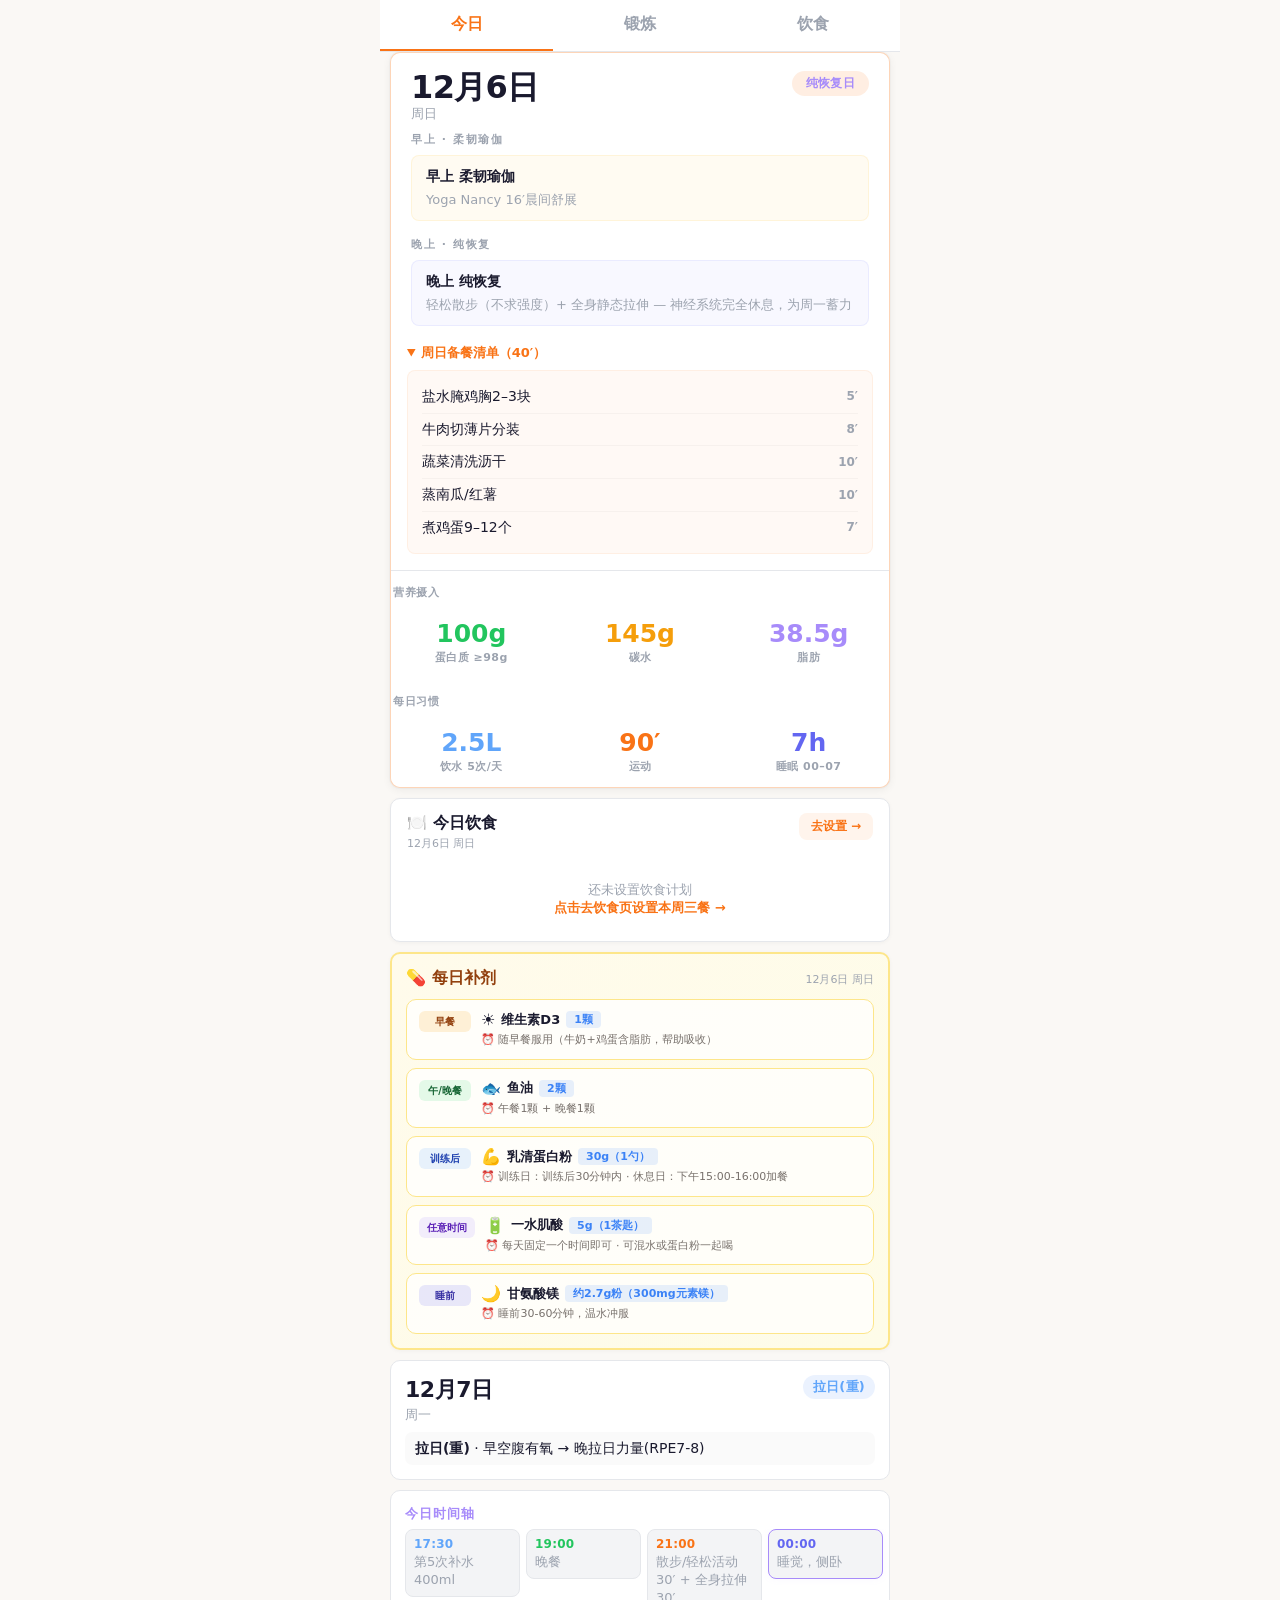
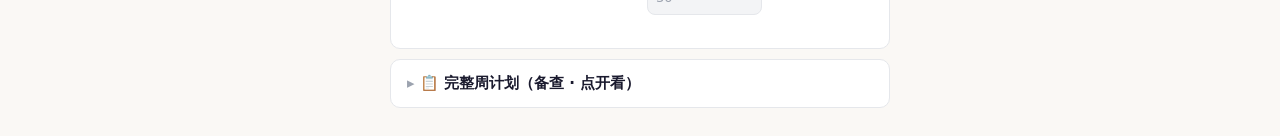
==== commit 346a28ca: "核心数字卡分组：营养摄入(蛋白/碳水/脂肪) + 每日习惯(饮水/运动/睡眠)" ====
--- a/今日计划.html
+++ b/今日计划.html
@@ -55,14 +55,16 @@
 
 /* Today data row */
 .th-data {
- display: grid; grid-template-columns: repeat(3, 1fr); gap: 1px; border-top: 1px solid var(--border);
- background: var(--border);
-}
-@media(max-width:600px){ .th-data { grid-template-columns: repeat(2, 1fr); } }
+ display: flex; flex-direction: column; gap: 16px; border-top: 1px solid var(--border); padding-top: 14px;
+}
+.th-group-hd {
+ font-size: 11px; color: var(--sub); font-weight: 700; letter-spacing: .05em; margin-bottom: 8px; padding-left: 2px;
+}
+.th-group-grid { display: grid; grid-template-columns: repeat(3, 1fr); gap: 8px; }
 .th-data-item {
- flex: 1; background: var(--card); padding: 14px 6px; text-align: center;
-}
-.th-data-item .val { font-size: 26px; font-weight: 800; display: block; line-height: 1; }
+ background: var(--card); padding: 13px 6px; text-align: center; border-radius: 10px;
+}
+.th-data-item .val { font-size: 25px; font-weight: 800; display: block; line-height: 1; }
 .th-data-item .lbl { font-size: 11px; color: var(--sub); margin-top: 4px; font-weight: 600; letter-spacing: 0.04em; }
 .th-data-item .val.protein { color: var(--cardio); }
 .th-data-item .val.water { color: #60a5fa; }
@@ -657,12 +659,22 @@
  ${p.tx ? `<div class="th-section"><div class="th-section-title">训练动作</div>${trHTML}</div>` : ''}
  ${DI === 0 ? trHTML : ''}
  <div class="th-data">
+ <div class="th-group">
+ <div class="th-group-hd">营养摄入</div>
+ <div class="th-group-grid">
  <div class="th-data-item"><span class="val protein">${FIT.metrics.protein}g</span><span class="lbl">蛋白质 ≥98g</span></div>
+ <div class="th-data-item"><span class="val carb">${Math.round(_dCarb)}g</span><span class="lbl">碳水</span></div>
+ <div class="th-data-item"><span class="val fat">${_dFat.toFixed(1)}g</span><span class="lbl">脂肪</span></div>
+ </div>
+ </div>
+ <div class="th-group">
+ <div class="th-group-hd">每日习惯</div>
+ <div class="th-group-grid">
  <div class="th-data-item"><span class="val water">${FIT.metrics.water}</span><span class="lbl">饮水 5次/天</span></div>
  <div class="th-data-item"><span class="val exercise">${FIT.metrics.exercise}</span><span class="lbl">运动</span></div>
  <div class="th-data-item"><span class="val sleep">${FIT.metrics.sleepH}h</span><span class="lbl">睡眠 00–07</span></div>
- <div class="th-data-item"><span class="val carb">${Math.round(_dCarb)}g</span><span class="lbl">碳水</span></div>
- <div class="th-data-item"><span class="val fat">${_dFat.toFixed(1)}g</span><span class="lbl">脂肪</span></div>
+ </div>
+ </div>
  </div>
  `;
 }
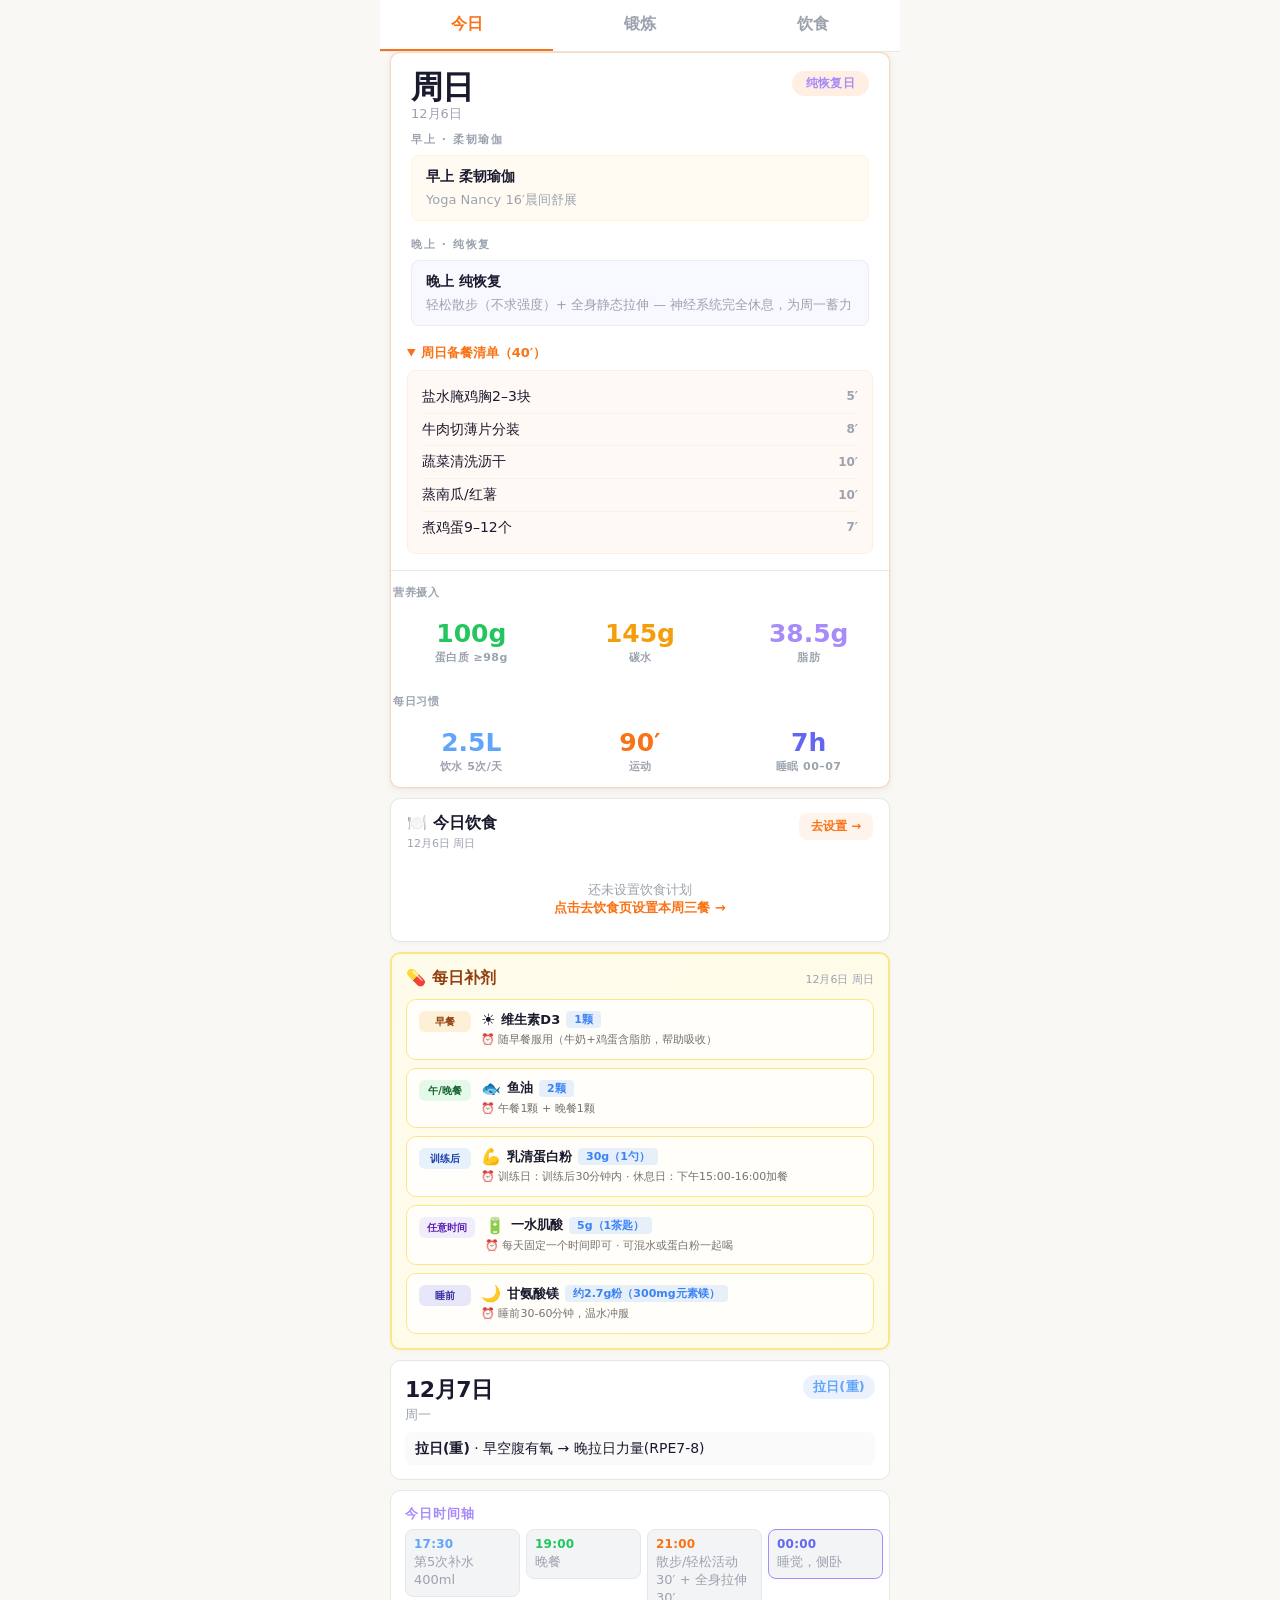
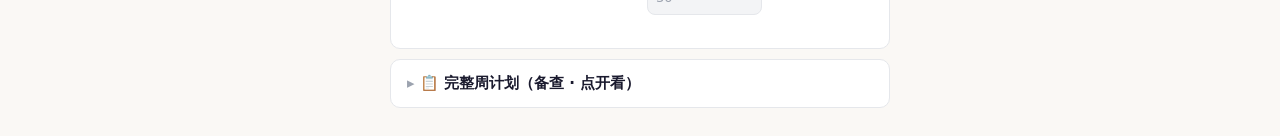
==== commit 7e428538: "今日卡头部：星期几放大(32px)、日期缩小为副标题" ====
--- a/今日计划.html
+++ b/今日计划.html
@@ -643,8 +643,8 @@
  document.getElementById('todayCard').innerHTML = `
  <div class="th-top">
  <div class="th-date">
- ${mm}月${dd}日
- <span class="dow">周${DAYS[DI]}</span>
+ 周${DAYS[DI]}
+ <span class="dow">${mm}月${dd}日</span>
  </div>
  <span class="th-badge" style="background:rgba(249,115,22,0.12);color:${badgeColor}">${p.icon} ${p.l}</span>
  </div>
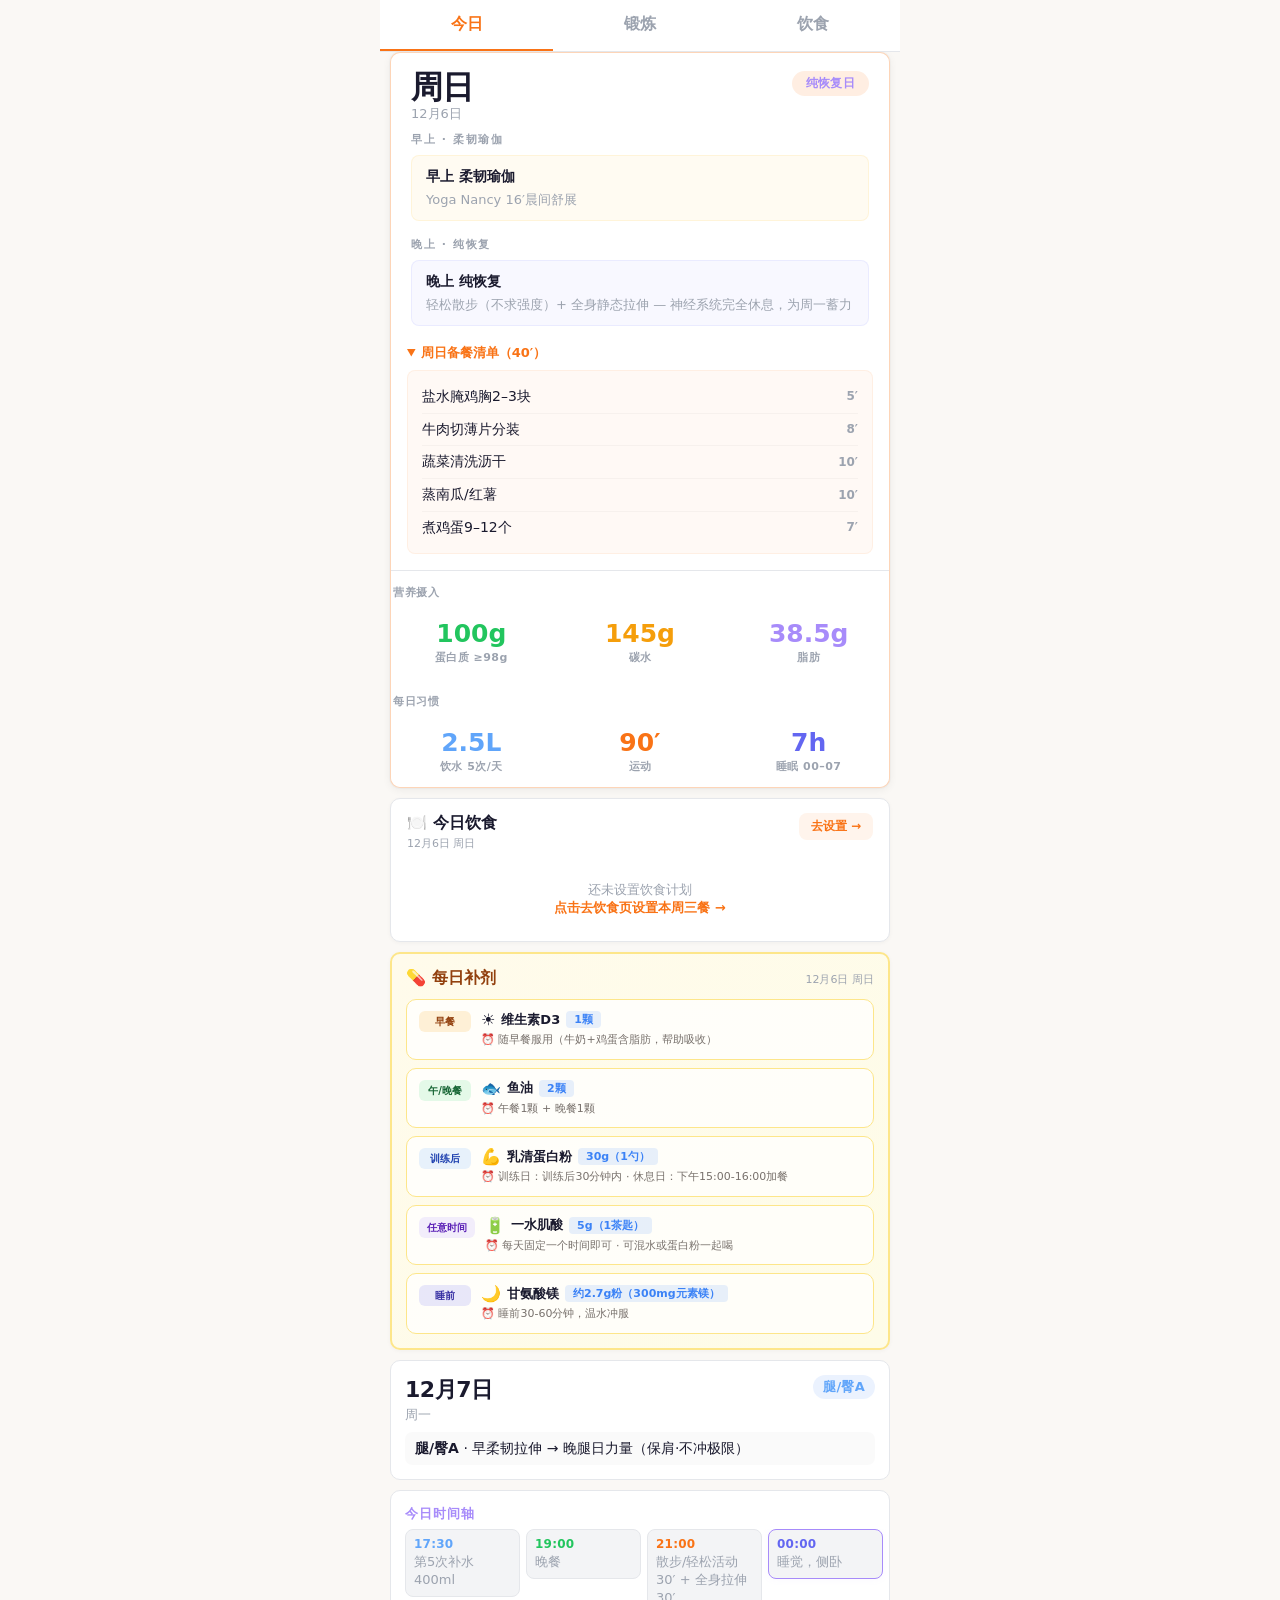
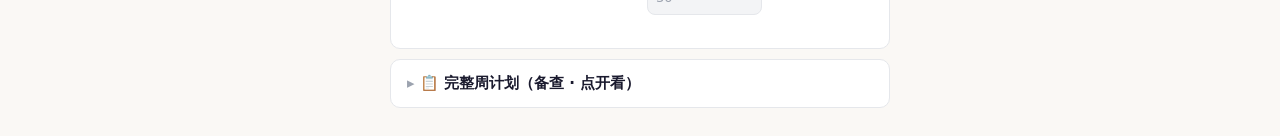
==== commit 8e6c0313: "feat: 应用 v10 训练计划（肩卸负荷·每天最多换1次片）同步 今日计划.html 与 跟练页" ====
--- a/今日计划.html
+++ b/今日计划.html
@@ -324,13 +324,13 @@
     <div class="card ref-card">
       <h2>每周节奏</h2>
       <div class="week-grid">
-        <div class="week-day pull"><div class="week-label">周一</div><div class="week-name">拉日</div><div class="week-tag wtag-pull">力量</div></div>
-        <div class="week-day cardio"><div class="week-label">周二</div><div class="week-name">有氧+核心</div><div class="week-tag wtag-cardio">有氧</div></div>
-        <div class="week-day push"><div class="week-label">周三</div><div class="week-name">推日</div><div class="week-tag wtag-push">力量</div></div>
-        <div class="week-day cardio"><div class="week-label">周四</div><div class="week-name">有氧+核心</div><div class="week-tag wtag-cardio">有氧</div></div>
-        <div class="week-day leg"><div class="week-label">周五</div><div class="week-name">腿日</div><div class="week-tag wtag-leg">力量</div></div>
-        <div class="week-day recovery"><div class="week-label">周六</div><div class="week-name">维持+瑜伽</div><div class="week-tag wtag-recovery">维持</div></div>
-        <div class="week-day rest"><div class="week-label">周日</div><div class="week-name">恢复</div><div class="week-tag tag-rest">备餐+休息</div></div>
+        <div class="week-day leg"><div class="week-label">周一</div><div class="week-name">腿/臀A</div><div class="week-tag wtag-leg">力量</div></div>
+        <div class="week-day pull"><div class="week-label">周二</div><div class="week-name">拉/背A</div><div class="week-tag wtag-pull">力量</div></div>
+        <div class="week-day cardio"><div class="week-label">周三</div><div class="week-name">有氧+核心</div><div class="week-tag wtag-cardio">有氧</div></div>
+        <div class="week-day leg"><div class="week-label">周四</div><div class="week-name">腿/臀B</div><div class="week-tag wtag-leg">力量</div></div>
+        <div class="week-day pull"><div class="week-label">周五</div><div class="week-name">拉/臂B</div><div class="week-tag wtag-pull">力量</div></div>
+        <div class="week-day cardio"><div class="week-label">周六</div><div class="week-name">长有氧</div><div class="week-tag wtag-cardio">有氧</div></div>
+        <div class="week-day recovery"><div class="week-label">周日</div><div class="week-name">恢复</div><div class="week-tag wtag-recovery">备餐+休息</div></div>
       </div>
     </div>
 
@@ -400,7 +400,7 @@
  {t:'07:00',bar:'exercise',txt:'柔韧/瑜伽20′',isMorning:true},
  {t:'07:30',bar:'rest',txt:'放松·洗漱'},
  {t:'08:00',bar:'rest',txt:'洗澡'},
- {t:'09:00',bar:'food',txt:'早餐：2全蛋+250ml牛奶+燕麦片50g（蛋白28g）'},
+ {t:'09:00',bar:'food',txt:'早餐：旧粉+2全蛋（去牛奶·钙片）'},
  {t:'09:30',bar:'water',txt:'第1次补水 400ml'},
  {t:'10:30',bar:'rest',txt:'周日备餐 40′',prep:true},
  {t:'11:30',bar:'water',txt:'第2次补水 400ml'},
@@ -416,15 +416,15 @@
  morning:{type:'柔韧瑜伽',txt:'Yoga Nancy 16′晨间舒展',vids:[{id:'BV1M9GC6uE1V',title:'Yoga Nancy 16′ 晨间舒展',bvid:'BV1M9GC6uE1V'}]},
  evening:{type:'纯恢复',txt:'轻松散步（不求强度）+ 全身静态拉伸 — 神经系统完全休息，为周一蓄力'},
  tx:null,vd:null,
- nx:{d:'周一',t:'拉日(重)',nt:'',nc:'var(--pull)',n:'早空腹有氧 → 晚拉日力量(RPE7-8)'}},
- 1:{l:'拉日(重)',icon:'',
+ nx:{d:'周一',t:'腿/臀A',nt:'',nc:'var(--leg)',n:'早柔韧拉伸 → 晚腿日力量（保肩·不冲极限）'}},
+ 1:{l:'腿/臀A',icon:'',
  s:[
  {t:'07:00',bar:'rest',txt:'起床'},
- {t:'07:00',bar:'exercise',txt:'空腹有氧20′',isMorning:true},
+ {t:'07:00',bar:'exercise',txt:'柔韧拉伸20′',isMorning:true},
  {t:'07:30',bar:'rest',txt:'放松·洗漱'},
  {t:'08:00',bar:'rest',txt:'洗澡'},
  {t:'08:30',bar:'move',txt:'小电动通勤'},
- {t:'09:00',bar:'food',txt:'早餐：2全蛋+250ml牛奶+燕麦片50g（蛋白28g）'},
+ {t:'09:00',bar:'food',txt:'早餐：旧粉+2全蛋（去牛奶·钙片）'},
  {t:'09:30',bar:'water',txt:'第1次补水 400ml'},
  {t:'11:30',bar:'water',txt:'第2次补水 400ml'},
  {t:'12:00',bar:'food',txt:'午餐：杂粮饭150g+鸡胸肉130g+黄瓜1根（蛋白46g）'},
@@ -434,48 +434,23 @@
  {t:'17:30',bar:'water',txt:'第5次补水 400ml'},
  {t:'18:00',bar:'move',txt:'小电动回家'},
  {t:'19:00',bar:'food',txt:'晚餐（练前2h吃完）',isDinner:true},
- {t:'21:00',bar:'exercise',txt:'拉日力量60′ + 有氧10′ + 拉伸',isTraining:true},
+ {t:'21:00',bar:'exercise',txt:'腿/臀A力量40′ + 有氧25′ + 拉伸',isTraining:true},
  {t:'00:00',bar:'sleep',txt:'睡觉，侧卧'}
  ],
  dn:'鸡胸肉130g(蛋白39g) + 杂粮饭150g(碳水42g) + 黄瓜1根 · 练前2h吃完',
- morning:{type:'空腹有氧',txt:'MIZI 20′晨起空腹有氧',vids:[{id:'BV1oLpFeGEu6',title:'MIZI 20′ 晨起空腹有氧',bvid:'BV1oLpFeGEu6'}]},
- evening:{type:'拉日力量(RPE7-8)','txt':'单臂划船11kg·俯身划船11kg → 交替弯举8kg·俯身反向飞鸟8kg（哑铃+凳，换片1次）'},
- tx:{moves:[['单臂划船','4×10–12（11kg/手）'],['俯身划船','4×10–12（11kg/手）'],['交替弯举','3×12–15（8kg/手）'],['俯身反向飞鸟','3×15（8kg/手）']]},
- vd:{id:'BV1uZ42127Gz',title:'梅林FIT · 二分化拉日 哑铃增肌'},
- nx:{d:'周二',t:'推日(轻)',nt:'',nc:'var(--push)',n:'早核心 → 晚推日力量(RPE6-7)'}},
- 2:{l:'推日(轻)',icon:'',
+ morning:{type:'柔韧拉伸',txt:'Yoga Nancy 16′晨间舒展',vids:[{id:'BV1M9GC6uE1V',title:'Yoga Nancy 16′ 晨间舒展',bvid:'BV1M9GC6uE1V'}]},
+ evening:{type:'腿/臀A力量(保肩)',txt:'高脚杯深蹲·罗马尼亚硬拉·保加利亚分腿蹲·提踵（8kg/手） → 臀推（12kg·换片1次）。保肩优先·不冲极限·每天最多换1次片'},
+ tx:{moves:[['高脚杯深蹲','3×12（抱1个8kg）'],['罗马尼亚硬拉','3×10（8kg/手）'],['保加利亚分腿蹲','3×10/腿（8kg/手）'],['臀推（上背靠凳）','3×12（髋上12kg·换片1次）'],['站姿提踵','3×15（8kg/手）']],caution:'换片规则：开局两手柄都上8kg做完主项，只把单只哑铃加到12kg做臀推（当天唯一1次换片）。末组能多2次→下周整档+2kg。'},
+ vd:{id:'BV1RW42197ez',title:'梅林FIT · 三分化 哑铃增肌 臀腿'},
+ nx:{d:'周二',t:'拉/背A',nt:'',nc:'var(--pull)',n:'早空腹有氧 → 晚拉日力量'}},
+ 2:{l:'拉/背A',icon:'',
  s:[
  {t:'07:00',bar:'rest',txt:'起床'},
- {t:'07:00',bar:'exercise',txt:'核心15′',isMorning:true},
+ {t:'07:00',bar:'exercise',txt:'空腹有氧20′',isMorning:true},
  {t:'07:30',bar:'rest',txt:'放松·洗漱'},
  {t:'08:00',bar:'rest',txt:'洗澡'},
  {t:'08:30',bar:'move',txt:'小电动通勤'},
- {t:'09:00',bar:'food',txt:'早餐：2全蛋+250ml牛奶+燕麦片50g（蛋白28g）'},
- {t:'09:30',bar:'water',txt:'第1次补水 400ml'},
- {t:'11:30',bar:'water',txt:'第2次补水 400ml'},
- {t:'12:00',bar:'food',txt:'午餐：杂粮饭150g+鸡胸肉130g+黄瓜1根（蛋白46g）'},
- {t:'13:30',bar:'water',txt:'第3次补水 400ml'},
- {t:'15:30',bar:'water',txt:'第4次补水 400ml'},
- {t:'17:30',bar:'water',txt:'第5次补水 400ml'},
- {t:'18:00',bar:'move',txt:'小电动回家'},
- {t:'19:00',bar:'food',txt:'晚餐',isDinner:true},
- {t:'21:00',bar:'exercise',txt:'推日力量50′ + 有氧10′ + 拉伸',isTraining:true},
- {t:'00:00',bar:'sleep',txt:'睡觉，侧卧'}
- ],
- dn:'鸡胸肉130g(蛋白39g) + 杂粮饭150g(碳水42g) + 黄瓜1根',
- morning:{type:'核心',txt:'MIZI 15′初学者核心',vids:[{id:'BV1Ss421P7Uz',title:'MIZI 15′ 腹部核心（零基础）',bvid:'BV1Ss421P7Uz'}]},
- evening:{type:'推日力量(RPE6-7)','txt':'平板推胸8kg·上斜卧推8kg·坐姿肩推8kg → 侧平举5kg·仰卧臂屈伸5kg（哑铃+凳，换片1次）'},
- tx:{moves:[['平板推胸','4×10–12（8kg/手或总重）'],['上斜卧推','4×10–12（8kg/手）'],['坐姿肩推','3×12–15（8kg/手）'],['侧平举','3×15（5kg/手）'],['仰卧臂屈伸','3×12–15（5kg/手）']]},
- vd:{id:'BV1qF4m1M7rL',title:'梅林FIT · 二分化推日 哑铃增肌'},
- nx:{d:'周三',t:'腿日(重)',nt:'',nc:'var(--leg)',n:'早柔韧拉伸 → 晚腿日力量 力竭'}},
- 3:{l:'腿日(重)',icon:'',
- s:[
- {t:'07:00',bar:'rest',txt:'起床'},
- {t:'07:00',bar:'exercise',txt:'柔韧拉伸20′',isMorning:true},
- {t:'07:30',bar:'rest',txt:'放松·洗漱'},
- {t:'08:00',bar:'rest',txt:'洗澡'},
- {t:'08:30',bar:'move',txt:'小电动通勤'},
- {t:'09:00',bar:'food',txt:'早餐：2全蛋+250ml牛奶+燕麦片50g（蛋白28g）'},
+ {t:'09:00',bar:'food',txt:'早餐：旧粉+2全蛋（去牛奶·钙片）'},
  {t:'09:30',bar:'water',txt:'第1次补水 400ml'},
  {t:'11:30',bar:'water',txt:'第2次补水 400ml'},
  {t:'12:00',bar:'food',txt:'午餐：杂粮饭150g+鸡胸肉130g+黄瓜1根（蛋白46g）'},
@@ -485,48 +460,49 @@
  {t:'17:30',bar:'water',txt:'第5次补水 400ml'},
  {t:'18:00',bar:'move',txt:'小电动回家'},
  {t:'19:00',bar:'food',txt:'晚餐（练前2h吃完）',isDinner:true},
- {t:'21:00',bar:'exercise',txt:'腿日力量60′ + 有氧10′ + 拉伸 力竭',isTraining:true},
+ {t:'21:00',bar:'exercise',txt:'拉/背A力量40′ + 有氧25′ + 拉伸',isTraining:true},
  {t:'00:00',bar:'sleep',txt:'睡觉，侧卧'}
  ],
  dn:'鸡胸肉130g(蛋白39g) + 杂粮饭150g(碳水42g) + 黄瓜1根 · 练前2h吃完',
- morning:{type:'柔韧拉伸',txt:'Yoga Nancy 16′晨间舒展',vids:[{id:'BV1M9GC6uE1V',title:'Yoga Nancy 16′ 晨间',bvid:'BV1M9GC6uE1V'}]},
- evening:{type:'腿日力量(RPE7-8)','txt':'高脚杯深蹲18kg·臀推18kg(上背靠凳) → 罗马尼亚硬拉12kg·保加利亚分腿蹲12kg（哑铃+凳，换片1次）'},
- tx:{moves:[['高脚杯深蹲','4×8–10（18kg或总重）'],['臀推（上背靠凳）','4×8–10（18kg/手或总重）'],['罗马尼亚硬拉','4×10–12（12kg/手）'],['保加利亚分腿蹲','3×10/侧（12kg/手）']]},
- vd:{id:'BV1RW42197ez',title:'梅林FIT · 三分化 哑铃增肌 臀腿'},
- nx:{d:'周四',t:'拉日(轻)',nt:'',nc:'var(--pull)',n:'早空腹有氧 → 晚拉日力量(RPE6-7)'}},
- 4:{l:'拉日(轻)',icon:'',
+ morning:{type:'空腹有氧',txt:'MIZI 20′晨起空腹有氧',vids:[{id:'BV1oLpFeGEu6',title:'MIZI 20′ 晨起空腹有氧',bvid:'BV1oLpFeGEu6'}]},
+ evening:{type:'拉/背A力量(保肩)',txt:'单臂划船·胸支撑划船·锤式弯举（8kg/手） → 反向飞鸟（2kg/手·换片1次）。推类暂停2–4周·保肩优先'},
+ tx:{moves:[['单臂划船','3×12/臂（8kg/手）'],['胸支撑划船','3×12（8kg/手）'],['锤式弯举','3×12（8kg/手）'],['反向飞鸟','3×15（2kg/手·换片1次·保肩）']],caution:'换片规则：开局两手柄都上8kg做完主项，只把两手柄降到2kg做反向飞鸟（当天唯一1次换片）。反向飞鸟/面拉永2–3kg不动。'},
+ vd:{id:'BV1uZ42127Gz',title:'梅林FIT · 二分化拉日 哑铃增肌'},
+ nx:{d:'周三',t:'有氧+核心',nt:'',nc:'var(--cardio)',n:'骑车/快走 + 核心（无哑铃·肩零负荷）'}},
+ 3:{l:'有氧+核心',icon:'',
  s:[
  {t:'07:00',bar:'rest',txt:'起床'},
  {t:'07:00',bar:'exercise',txt:'空腹有氧20′',isMorning:true},
  {t:'07:30',bar:'rest',txt:'放松·洗漱'},
  {t:'08:00',bar:'rest',txt:'洗澡'},
  {t:'08:30',bar:'move',txt:'小电动通勤'},
- {t:'09:00',bar:'food',txt:'早餐：2全蛋+250ml牛奶+燕麦片50g（蛋白28g）'},
+ {t:'09:00',bar:'food',txt:'早餐：旧粉+2全蛋（去牛奶·钙片）'},
  {t:'09:30',bar:'water',txt:'第1次补水 400ml'},
  {t:'11:30',bar:'water',txt:'第2次补水 400ml'},
  {t:'12:00',bar:'food',txt:'午餐：杂粮饭150g+鸡胸肉130g+黄瓜1根（蛋白46g）'},
+ {t:'13:00',bar:'move',txt:'午餐后散步 10′'},
  {t:'13:30',bar:'water',txt:'第3次补水 400ml'},
  {t:'15:30',bar:'water',txt:'第4次补水 400ml'},
  {t:'17:30',bar:'water',txt:'第5次补水 400ml'},
  {t:'18:00',bar:'move',txt:'小电动回家'},
  {t:'19:00',bar:'food',txt:'晚餐',isDinner:true},
- {t:'21:00',bar:'exercise',txt:'拉日力量45′ + 有氧10′ + 拉伸',isTraining:true},
+ {t:'21:00',bar:'exercise',txt:'骑车/快走坡度25–35min + 核心',isTraining:true},
  {t:'00:00',bar:'sleep',txt:'睡觉，侧卧'}
  ],
  dn:'鸡胸肉130g(蛋白39g) + 杂粮饭150g(碳水42g) + 黄瓜1根',
- morning:{type:'空腹有氧',txt:'MIZI 20′晨起空腹有氧（力量日后最佳燃脂窗口）',vids:[{id:'BV1oLpFeGEu6',title:'MIZI 20′ 晨起空腹有氧',bvid:'BV1oLpFeGEu6'}]},
- evening:{type:'拉日力量(RPE6-7)','txt':'单臂划船9kg·俯身划船9kg → 交替弯举6kg·锤式弯举6kg（哑铃+凳，换片1次）'},
- tx:{moves:[['单臂划船','4×10–12（9kg/手）'],['俯身划船','4×10–12（9kg/手）'],['交替弯举','3×12–15（6kg/手）'],['锤式弯举','3×12–15（6kg/手）']]},
- vd:{id:'BV1uZ42127Gz',title:'梅林FIT · 二分化拉日 哑铃增肌'},
- nx:{d:'周五',t:'推日(重)',nt:'',nc:'var(--push)',n:'早核心 → 晚推日力量 力竭'}},
- 5:{l:'推日(重)',icon:'',
+ morning:{type:'空腹有氧',txt:'MIZI 20′晨起空腹有氧',vids:[{id:'BV1oLpFeGEu6',title:'MIZI 20′ 晨起空腹有氧',bvid:'BV1oLpFeGEu6'}]},
+ evening:{type:'有氧+核心(肩零负荷)',txt:'骑车/快走坡度25–35min（Z2·能聊天） + 核心（死虫·鸟狗·平板·俄罗斯转体）。无哑铃·肩完全卸负荷'},
+ tx:{moves:[['死虫式','3×12/侧（自重）'],['鸟狗式','3×10/侧（自重）'],['平板支撑','3×30s（自重）'],['俄罗斯转体','3×20（自重）']],caution:'今天无哑铃、不碰肩。有氧循环播放凑够25–35min；核心做完即收，不冲极限。'},
+ vd:{id:'BV1oLpFeGEu6',title:'MIZI 20′ 晨起空腹有氧'},
+ nx:{d:'周四',t:'腿/臀B',nt:'',nc:'var(--leg)',n:'早柔韧拉伸 → 晚腿日力量B'}},
+ 4:{l:'腿/臀B',icon:'',
  s:[
  {t:'07:00',bar:'rest',txt:'起床'},
- {t:'07:00',bar:'exercise',txt:'核心15′',isMorning:true},
+ {t:'07:00',bar:'exercise',txt:'柔韧拉伸20′',isMorning:true},
  {t:'07:30',bar:'rest',txt:'放松·洗漱'},
  {t:'08:00',bar:'rest',txt:'洗澡'},
  {t:'08:30',bar:'move',txt:'小电动通勤'},
- {t:'09:00',bar:'food',txt:'早餐：2全蛋+250ml牛奶+燕麦片50g（蛋白28g）'},
+ {t:'09:00',bar:'food',txt:'早餐：旧粉+2全蛋（去牛奶·钙片）'},
  {t:'09:30',bar:'water',txt:'第1次补水 400ml'},
  {t:'11:30',bar:'water',txt:'第2次补水 400ml'},
  {t:'12:00',bar:'food',txt:'午餐：杂粮饭150g+鸡胸肉130g+黄瓜1根（蛋白46g）'},
@@ -536,41 +512,68 @@
  {t:'17:30',bar:'water',txt:'第5次补水 400ml'},
  {t:'18:00',bar:'move',txt:'小电动回家'},
  {t:'19:00',bar:'food',txt:'晚餐（练前2h吃完）',isDinner:true},
- {t:'21:00',bar:'exercise',txt:'推日力量55′ + 有氧10′ + 拉伸 力竭',isTraining:true},
+ {t:'21:00',bar:'exercise',txt:'腿/臀B力量40′ + 有氧25′ + 拉伸',isTraining:true},
  {t:'00:00',bar:'sleep',txt:'睡觉，侧卧'}
  ],
  dn:'鸡胸肉130g(蛋白39g) + 杂粮饭150g(碳水42g) + 黄瓜1根 · 练前2h吃完',
- morning:{type:'核心',txt:'MIZI 15′初学者核心（蓄力给晚上力量训练）',vids:[{id:'BV1Ss421P7Uz',title:'MIZI 15′ 腹部核心（零基础）',bvid:'BV1Ss421P7Uz'}]},
- evening:{type:'推日力量(RPE7-8)','txt':'平板推胸10kg·上斜卧推10kg → 坐姿肩推8kg·仰卧臂屈伸8kg → 侧平举5kg（哑铃+凳，换片2次）'},
- tx:{moves:[['平板推胸','4×8–10（10kg/手或总重）'],['上斜卧推','4×8–10（10kg/手）'],['坐姿肩推','3×12–15（8kg/手）'],['仰卧臂屈伸','3×12–15（8kg/手）'],['侧平举','3×15（5kg/手）']]},
- vd:{id:'BV1qF4m1M7rL',title:'梅林FIT · 二分化推日 哑铃增肌'},
- nx:{d:'周六',t:'腿日(轻)+核心',nt:'',nc:'var(--recovery)',n:'早空腹有氧 → 晚腿日轻量+核心'}},
- 6:{l:'腿日(轻)+核心',icon:'',
+ morning:{type:'柔韧拉伸',txt:'Yoga Nancy 16′晨间舒展',vids:[{id:'BV1M9GC6uE1V',title:'Yoga Nancy 16′ 晨间舒展',bvid:'BV1M9GC6uE1V'}]},
+ evening:{type:'腿/臀B力量(保肩)',txt:'箱式深蹲·箭步蹲·单腿RDL·提踵（8kg/手） → 臀推（14kg·换片1次）。与周一不同组合避免适应·保肩优先'},
+ tx:{moves:[['箱式深蹲','3×12（抱1个8kg）'],['哑铃箭步蹲','3×10/腿（8kg/手）'],['单腿罗马尼亚硬拉','3×10（8kg/手）'],['臀推（上背靠凳）','3×12（髋上14kg·换片1次）'],['站姿提踵','3×15（8kg/手）']],caution:'换片规则：开局两手柄都上8kg做完主项，只把单只哑铃加到14kg做臀推（当天唯一1次换片）。末组能多2次→下周整档+2kg。'},
+ vd:{id:'BV1RW42197ez',title:'梅林FIT · 三分化 哑铃增肌 臀腿'},
+ nx:{d:'周五',t:'拉/臂B',nt:'',nc:'var(--pull)',n:'早空腹有氧 → 晚拉/臂力量'}},
+ 5:{l:'拉/臂B',icon:'',
  s:[
  {t:'07:00',bar:'rest',txt:'起床'},
  {t:'07:00',bar:'exercise',txt:'空腹有氧20′',isMorning:true},
  {t:'07:30',bar:'rest',txt:'放松·洗漱'},
  {t:'08:00',bar:'rest',txt:'洗澡'},
  {t:'08:30',bar:'move',txt:'小电动通勤'},
- {t:'09:00',bar:'food',txt:'早餐：2全蛋+250ml牛奶+燕麦片50g（蛋白28g）'},
+ {t:'09:00',bar:'food',txt:'早餐：旧粉+2全蛋（去牛奶·钙片）'},
  {t:'09:30',bar:'water',txt:'第1次补水 400ml'},
  {t:'11:30',bar:'water',txt:'第2次补水 400ml'},
  {t:'12:00',bar:'food',txt:'午餐：杂粮饭150g+鸡胸肉130g+黄瓜1根（蛋白46g）'},
+ {t:'13:00',bar:'move',txt:'午餐后散步 10′'},
  {t:'13:30',bar:'water',txt:'第3次补水 400ml'},
  {t:'15:30',bar:'water',txt:'第4次补水 400ml'},
  {t:'17:30',bar:'water',txt:'第5次补水 400ml'},
+ {t:'18:00',bar:'move',txt:'小电动回家'},
+ {t:'19:00',bar:'food',txt:'晚餐（练前2h吃完）',isDinner:true},
+ {t:'21:00',bar:'exercise',txt:'拉/臂B力量40′ + 有氧25′ + 拉伸',isTraining:true},
+ {t:'00:00',bar:'sleep',txt:'睡觉，侧卧'}
+ ],
+ dn:'鸡胸肉130g(蛋白39g) + 杂粮饭150g(碳水42g) + 黄瓜1根 · 练前2h吃完',
+ morning:{type:'空腹有氧',txt:'MIZI 20′晨起空腹有氧',vids:[{id:'BV1oLpFeGEu6',title:'MIZI 20′ 晨起空腹有氧',bvid:'BV1oLpFeGEu6'}]},
+ evening:{type:'拉/臂B力量(保肩)',txt:'单臂划船·锤式弯举（8kg/手） → 反向飞鸟+面拉（2kg/手·换片1次）。推类暂停2–4周·加面拉护肩'},
+ tx:{moves:[['单臂划船','3×12/臂（8kg/手）'],['锤式弯举','3×12（8kg/手）'],['反向飞鸟','3×15（2kg/手·换片1次）'],['面拉','3×15（2kg/手·换片1次）']],caution:'换片规则：开局两手柄都上8kg做完主项，只把两手柄降到2kg做反向飞鸟+面拉（当天唯一1次换片）。'},
+ vd:{id:'BV1uZ42127Gz',title:'梅林FIT · 二分化拉日 哑铃增肌'},
+ nx:{d:'周六',t:'长有氧+核心',nt:'',nc:'var(--cardio)',n:'骑车/快走长有氧 + 核心'}},
+ 6:{l:'长有氧+核心',icon:'',
+ s:[
+ {t:'07:00',bar:'rest',txt:'起床'},
+ {t:'07:00',bar:'exercise',txt:'空腹有氧20′',isMorning:true},
+ {t:'07:30',bar:'rest',txt:'放松·洗漱'},
+ {t:'08:00',bar:'rest',txt:'洗澡'},
+ {t:'08:30',bar:'move',txt:'小电动通勤'},
+ {t:'09:00',bar:'food',txt:'早餐：旧粉+2全蛋（去牛奶·钙片）'},
+ {t:'09:30',bar:'water',txt:'第1次补水 400ml'},
+ {t:'11:30',bar:'water',txt:'第2次补水 400ml'},
+ {t:'12:00',bar:'food',txt:'午餐：杂粮饭150g+鸡胸肉130g+黄瓜1根（蛋白46g）'},
+ {t:'13:00',bar:'move',txt:'午餐后散步 10′'},
+ {t:'13:30',bar:'water',txt:'第3次补水 400ml'},
+ {t:'15:30',bar:'water',txt:'第4次补水 400ml'},
+ {t:'17:30',bar:'water',txt:'第5次补水 400ml'},
+ {t:'18:00',bar:'move',txt:'小电动回家'},
  {t:'19:00',bar:'food',txt:'晚餐',isDinner:true},
- {t:'21:00',bar:'exercise',txt:'腿日轻量40′ + 核心10′ + 拉伸',isTraining:true},
+ {t:'21:00',bar:'exercise',txt:'骑车/快走坡度35min + 核心',isTraining:true},
  {t:'00:00',bar:'sleep',txt:'睡觉，侧卧'}
  ],
  dn:'鸡胸肉130g(蛋白39g) + 杂粮饭150g(碳水42g) + 黄瓜1根',
  morning:{type:'空腹有氧',txt:'MIZI 20′晨起空腹有氧',vids:[{id:'BV1oLpFeGEu6',title:'MIZI 20′ 晨起空腹有氧',bvid:'BV1oLpFeGEu6'}]},
- evening:{type:'腿日轻量+核心(RPE6-7)','txt':'高脚杯深蹲14kg·臀推14kg(上背靠凳) → 俄罗斯转体(自重)·死虫式(自重)（哑铃+凳，换片1次）'},
- tx:{moves:[['高脚杯深蹲','4×10–12（14kg或总重）'],['臀推（上背靠凳）','4×10–12（14kg/手或总重）'],['俄罗斯转体','3×20（自重）'],['死虫式','3×10/侧（自重）']]},
- vd:{id:'BV1RW42197ez',title:'梅林FIT · 三分化 哑铃增肌 臀腿'},
- nx:{d:'周日',t:'纯恢复日',nt:'',nc:'var(--recovery)',n:'早柔韧瑜伽 → 晚散步+拉伸 · 神经系统休息'}}
-};
-const p = plans[DI];
+ evening:{type:'长有氧+核心(肩零负荷)',txt:'骑车/快走坡度35min（Z2） + 核心（死虫·鸟狗·平板·俄罗斯转体·侧平板）。无哑铃·肩完全卸负荷'},
+ tx:{moves:[['死虫式','3×12/侧（自重）'],['鸟狗式','3×10/侧（自重）'],['平板支撑','3×30s（自重）'],['俄罗斯转体','3×20（自重）'],['侧平板','2×20s/侧（自重）']],caution:'周末长有氧日：有氧循环播放凑够35min；核心做完即收，不冲极限。'},
+ vd:{id:'BV1oLpFeGEu6',title:'MIZI 20′ 晨起空腹有氧'},
+ nx:{d:'周日',t:'纯恢复日',nt:'',nc:'var(--recovery)',n:'柔韧瑜伽 → 散步+拉伸 · 神经系统休息'}}
+};const p = plans[DI];
 
 // ========== RENDER TODAY ==========
 function renderToday(d) {
@@ -621,9 +624,10 @@
  }
 
  // Training day badge color
- let badgeColor = 'var(--cardio)';
- if (['拉日训练','推日训练','腿日训练'].includes(p.l)) badgeColor = 'var(--primary)';
- if (p.l.includes('恢复') || p.l.includes('维持')) badgeColor = 'var(--recovery)';
+let badgeColor = 'var(--cardio)';
+if (p.l.includes('腿') || p.l.includes('拉')) badgeColor = 'var(--primary)';
+if (p.l.includes('有氧') || p.l.includes('核心')) badgeColor = 'var(--cardio)';
+if (p.l.includes('恢复')) badgeColor = 'var(--recovery)';
 
  // 全天标准三餐宏量（碳水/脂肪），与饮食页同源 FIXED_GRAMS
  const _dfoods = [
@@ -743,45 +747,7 @@
 const MEAL_KEYS_T = ['breakfast','lunch','dinner'];
 const DAY_IDS_T = ['sun','mon','tue','wed','thu','fri','sat']; // getDay(): 0=Sun
 
-function calcPortion(food, meal) {
-  const f = FOODS[food];
-  if (!f) return { g:150 };
-  if (window.FIXED_GRAMS && window.FIXED_GRAMS[food] != null) return { g: window.FIXED_GRAMS[food] };
-  if (f.cat === 'meat') {
-    if (food === '鸡蛋') return { g:100, note:'2个蛋≈26g蛋白' };
-    if (food === '牛奶') return { g:250, note:'全脂牛奶≈135kcal' };
-    if (food === '无糖酸奶') return { g:200, note:'200ml≈126kcal' };
-    const calTarget = (meal === 'lunch') ? 250 : 200;
-    let raw = Math.round(calTarget / f.cal * 100 / 5) * 5;
-    if (raw > 250) raw = 250; if (raw < 100) raw = 100;
-    return { g:raw };
-  }
-  if (f.cat === 'soy') {
-    if (food === '无糖豆浆') return { g:250, note:'无糖·低热量' };
-    if (food === '千张') return { g:70, note:'热量偏高·配蔬菜' };
-    if (food === '豆干') return { g:100 };
-    if (food === '素鸡') return { g:80 };
-    if (food === '毛豆') return { g:100 };
-    return { g:200 };
-  }
-  if (f.cat === 'veg') return { g:250 };
-  if (f.cat === 'staple') {
-    if (food === '燕麦片') return { g:50, note:'50g干重≈一碗粥' };
-    if (food === '全麦面包') return { g:80, note:'≈2~3片' };
-    if (food === '南瓜') return { g:300, note:'碳水偏低·搭配其他' };
-    if (food === '荞麦面') return { g:80, note:'80g干重≈280kcal' };
-    const calTarget = (meal === 'lunch') ? 280 : 230;
-    let raw = Math.round(calTarget / f.cal * 100 / 5) * 5;
-    if (raw > 350) raw = 350; if (raw < 50) raw = 50;
-    return { g:raw };
-  }
-  return { g:150 };
-}
-
-function calcMacros(food, grams) {
-  const f = FOODS[food], r = grams/100;
-  return { cal:Math.round(f.cal*r), pro:Number((f.pro*r).toFixed(1)), carb:Number((f.carb*r).toFixed(1)), fat:Number((f.fat*r).toFixed(1)) };
-}
+// calcPortion / calcMacros 已收口到 data.js（window.calcPortion / window.calcMacros）
 
 // ---- 今日饮食渲染 ----
 function renderTodayMeals() {
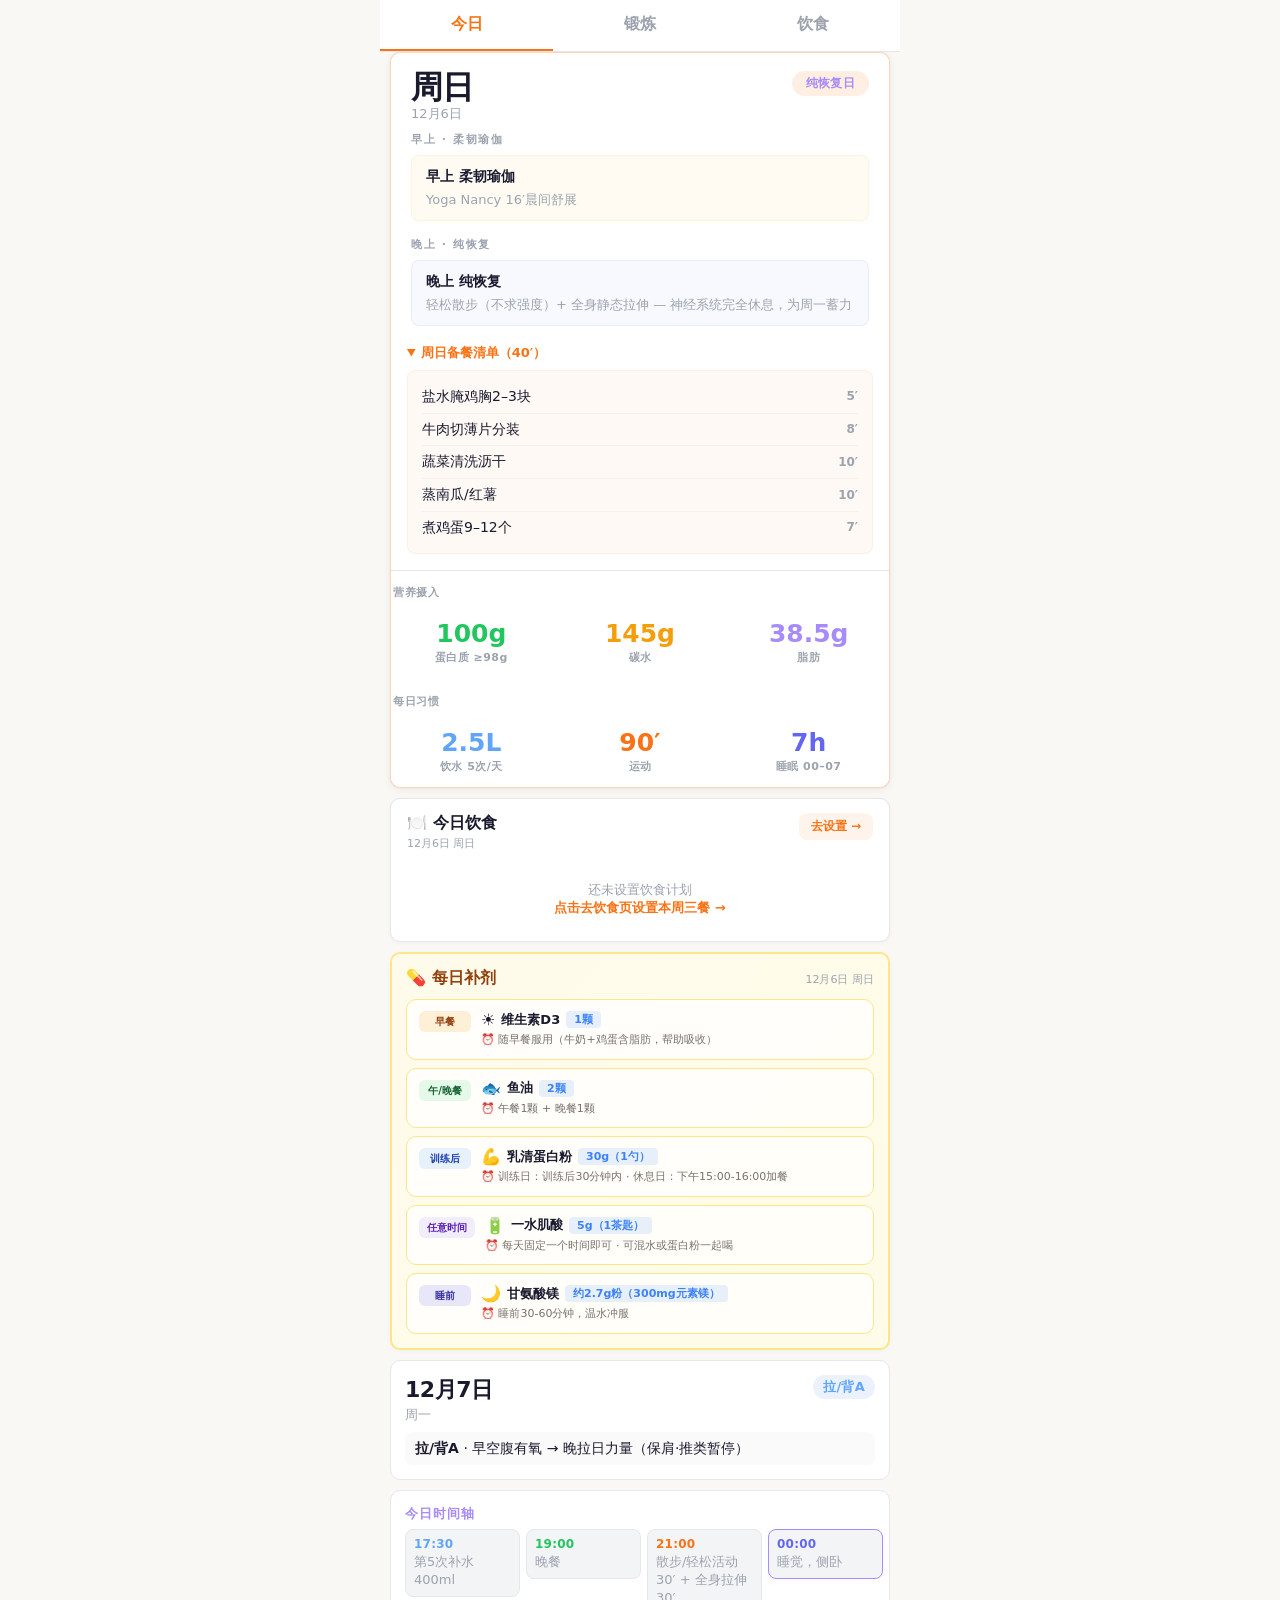
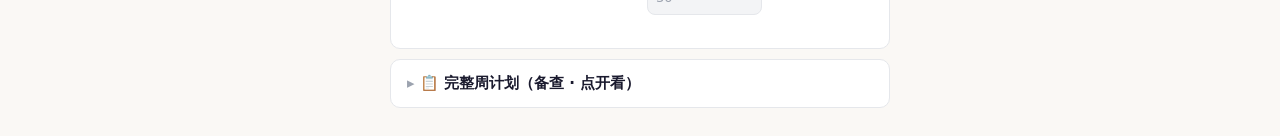
==== commit 85ad7940: "refactor: 按好人松松 skill 重排周计划（拉A/腿A/核心/拉B/腿B/核心/恢复）同步两文件" ====
--- a/今日计划.html
+++ b/今日计划.html
@@ -324,12 +324,12 @@
     <div class="card ref-card">
       <h2>每周节奏</h2>
       <div class="week-grid">
-        <div class="week-day leg"><div class="week-label">周一</div><div class="week-name">腿/臀A</div><div class="week-tag wtag-leg">力量</div></div>
-        <div class="week-day pull"><div class="week-label">周二</div><div class="week-name">拉/背A</div><div class="week-tag wtag-pull">力量</div></div>
-        <div class="week-day cardio"><div class="week-label">周三</div><div class="week-name">有氧+核心</div><div class="week-tag wtag-cardio">有氧</div></div>
-        <div class="week-day leg"><div class="week-label">周四</div><div class="week-name">腿/臀B</div><div class="week-tag wtag-leg">力量</div></div>
-        <div class="week-day pull"><div class="week-label">周五</div><div class="week-name">拉/臂B</div><div class="week-tag wtag-pull">力量</div></div>
-        <div class="week-day cardio"><div class="week-label">周六</div><div class="week-name">长有氧</div><div class="week-tag wtag-cardio">有氧</div></div>
+        <div class="week-day pull"><div class="week-label">周一</div><div class="week-name">拉/背A</div><div class="week-tag wtag-pull">力量</div></div>
+        <div class="week-day leg"><div class="week-label">周二</div><div class="week-name">腿/臀A</div><div class="week-tag wtag-leg">力量</div></div>
+        <div class="week-day cardio"><div class="week-label">周三</div><div class="week-name">核心(自重)</div><div class="week-tag wtag-cardio">有氧</div></div>
+        <div class="week-day pull"><div class="week-label">周四</div><div class="week-name">拉/臂B</div><div class="week-tag wtag-pull">力量</div></div>
+        <div class="week-day leg"><div class="week-label">周五</div><div class="week-name">腿/臀B</div><div class="week-tag wtag-leg">力量</div></div>
+        <div class="week-day cardio"><div class="week-label">周六</div><div class="week-name">核心(自重)</div><div class="week-tag wtag-cardio">有氧</div></div>
         <div class="week-day recovery"><div class="week-label">周日</div><div class="week-name">恢复</div><div class="week-tag wtag-recovery">备餐+休息</div></div>
       </div>
     </div>
@@ -416,8 +416,34 @@
  morning:{type:'柔韧瑜伽',txt:'Yoga Nancy 16′晨间舒展',vids:[{id:'BV1M9GC6uE1V',title:'Yoga Nancy 16′ 晨间舒展',bvid:'BV1M9GC6uE1V'}]},
  evening:{type:'纯恢复',txt:'轻松散步（不求强度）+ 全身静态拉伸 — 神经系统完全休息，为周一蓄力'},
  tx:null,vd:null,
- nx:{d:'周一',t:'腿/臀A',nt:'',nc:'var(--leg)',n:'早柔韧拉伸 → 晚腿日力量（保肩·不冲极限）'}},
- 1:{l:'腿/臀A',icon:'',
+ nx:{d:'周一',t:'拉/背A',nt:'',nc:'var(--pull)',n:'早空腹有氧 → 晚拉日力量（保肩·推类暂停）'}},
+ 1:{l:'拉/背A',icon:'',
+ s:[
+ {t:'07:00',bar:'rest',txt:'起床'},
+ {t:'07:00',bar:'exercise',txt:'空腹有氧20′',isMorning:true},
+ {t:'07:30',bar:'rest',txt:'放松·洗漱'},
+ {t:'08:00',bar:'rest',txt:'洗澡'},
+ {t:'08:30',bar:'move',txt:'小电动通勤'},
+ {t:'09:00',bar:'food',txt:'早餐：旧粉+2全蛋（去牛奶·钙片）'},
+ {t:'09:30',bar:'water',txt:'第1次补水 400ml'},
+ {t:'11:30',bar:'water',txt:'第2次补水 400ml'},
+ {t:'12:00',bar:'food',txt:'午餐：杂粮饭150g+鸡胸肉130g+黄瓜1根（蛋白46g）'},
+ {t:'13:00',bar:'move',txt:'午餐后散步 10′'},
+ {t:'13:30',bar:'water',txt:'第3次补水 400ml'},
+ {t:'15:30',bar:'water',txt:'第4次补水 400ml'},
+ {t:'17:30',bar:'water',txt:'第5次补水 400ml'},
+ {t:'18:00',bar:'move',txt:'小电动回家'},
+ {t:'19:00',bar:'food',txt:'晚餐（练前2h吃完）',isDinner:true},
+ {t:'21:00',bar:'exercise',txt:'拉/背A力量40′ + 有氧25′ + 拉伸',isTraining:true},
+ {t:'00:00',bar:'sleep',txt:'睡觉，侧卧'}
+ ],
+ dn:'鸡胸肉130g(蛋白39g) + 杂粮饭150g(碳水42g) + 黄瓜1根 · 练前2h吃完',
+ morning:{type:'空腹有氧',txt:'MIZI 20′晨起空腹有氧',vids:[{id:'BV1oLpFeGEu6',title:'MIZI 20′ 晨起空腹有氧',bvid:'BV1oLpFeGEu6'}]},
+ evening:{type:'拉/背A力量(保肩)',txt:'单臂划船(开肘)·俯身双手划船（11kg/手） → 哑铃仰卧上拉·正握弯举·锤式弯举（8kg/手·换片1次）。推类暂停2–4周·保肩优先·RPE 7–8留1–2次'},
+ tx:{moves:[['单臂划船（开肘）','4×8–10/臂（11kg/手）'],['俯身双手划船','3×8–10（11kg/手）'],['哑铃仰卧上拉','3×10–12（8kg·⚠肩弹响停）'],['正握弯举','3×10–12（8kg/手·前半程到底）'],['锤式弯举','3×10–12（8kg/手）']],caution:'换片规则：开局两手柄都上11kg做完划船主项，只降到8kg做上拉+弯举（当天唯一1次换片）。末组能多2次→下周整档+2kg。仰卧上拉若肩弹响/疼立即停，换哑铃耸肩。'},
+ vd:{id:'BV1uZ42127Gz',title:'梅林FIT · 二分化拉日 哑铃增肌'},
+ nx:{d:'周二',t:'腿/臀A',nt:'',nc:'var(--leg)',n:'早柔韧拉伸 → 晚腿日力量（保肩·最大受益日）'}},
+ 2:{l:'腿/臀A',icon:'',
  s:[
  {t:'07:00',bar:'rest',txt:'起床'},
  {t:'07:00',bar:'exercise',txt:'柔韧拉伸20′',isMorning:true},
@@ -439,37 +465,11 @@
  ],
  dn:'鸡胸肉130g(蛋白39g) + 杂粮饭150g(碳水42g) + 黄瓜1根 · 练前2h吃完',
  morning:{type:'柔韧拉伸',txt:'Yoga Nancy 16′晨间舒展',vids:[{id:'BV1M9GC6uE1V',title:'Yoga Nancy 16′ 晨间舒展',bvid:'BV1M9GC6uE1V'}]},
- evening:{type:'腿/臀A力量(保肩)',txt:'高脚杯深蹲·罗马尼亚硬拉·保加利亚分腿蹲·提踵（8kg/手） → 臀推（12kg·换片1次）。保肩优先·不冲极限·每天最多换1次片'},
- tx:{moves:[['高脚杯深蹲','3×12（抱1个8kg）'],['罗马尼亚硬拉','3×10（8kg/手）'],['保加利亚分腿蹲','3×10/腿（8kg/手）'],['臀推（上背靠凳）','3×12（髋上12kg·换片1次）'],['站姿提踵','3×15（8kg/手）']],caution:'换片规则：开局两手柄都上8kg做完主项，只把单只哑铃加到12kg做臀推（当天唯一1次换片）。末组能多2次→下周整档+2kg。'},
+ evening:{type:'腿/臀A力量(保肩)',txt:'高脚杯深蹲·臀推（18kg） → 罗马尼亚硬拉·保加利亚分腿蹲·站姿提踵（12kg/手·换片1次）。腿日=最大受益日·保肩优先'},
+ tx:{moves:[['高脚杯深蹲','4×8–10（双手抱1个18kg）'],['臀推（上背靠凳）','3×10–12（髋上18kg）'],['罗马尼亚硬拉','3×8–10（12kg/手）'],['保加利亚分腿蹲','3×10/侧（12kg/手）'],['站姿提踵','3×15（12kg/手）']],caution:'换片规则：开局两手柄都上18kg做深蹲+臀推，只降到12kg做RDL+保加利亚+提踵（当天唯一1次换片）。末组能多2次→下周整档+2kg。'},
  vd:{id:'BV1RW42197ez',title:'梅林FIT · 三分化 哑铃增肌 臀腿'},
- nx:{d:'周二',t:'拉/背A',nt:'',nc:'var(--pull)',n:'早空腹有氧 → 晚拉日力量'}},
- 2:{l:'拉/背A',icon:'',
- s:[
- {t:'07:00',bar:'rest',txt:'起床'},
- {t:'07:00',bar:'exercise',txt:'空腹有氧20′',isMorning:true},
- {t:'07:30',bar:'rest',txt:'放松·洗漱'},
- {t:'08:00',bar:'rest',txt:'洗澡'},
- {t:'08:30',bar:'move',txt:'小电动通勤'},
- {t:'09:00',bar:'food',txt:'早餐：旧粉+2全蛋（去牛奶·钙片）'},
- {t:'09:30',bar:'water',txt:'第1次补水 400ml'},
- {t:'11:30',bar:'water',txt:'第2次补水 400ml'},
- {t:'12:00',bar:'food',txt:'午餐：杂粮饭150g+鸡胸肉130g+黄瓜1根（蛋白46g）'},
- {t:'13:00',bar:'move',txt:'午餐后散步 10′'},
- {t:'13:30',bar:'water',txt:'第3次补水 400ml'},
- {t:'15:30',bar:'water',txt:'第4次补水 400ml'},
- {t:'17:30',bar:'water',txt:'第5次补水 400ml'},
- {t:'18:00',bar:'move',txt:'小电动回家'},
- {t:'19:00',bar:'food',txt:'晚餐（练前2h吃完）',isDinner:true},
- {t:'21:00',bar:'exercise',txt:'拉/背A力量40′ + 有氧25′ + 拉伸',isTraining:true},
- {t:'00:00',bar:'sleep',txt:'睡觉，侧卧'}
- ],
- dn:'鸡胸肉130g(蛋白39g) + 杂粮饭150g(碳水42g) + 黄瓜1根 · 练前2h吃完',
- morning:{type:'空腹有氧',txt:'MIZI 20′晨起空腹有氧',vids:[{id:'BV1oLpFeGEu6',title:'MIZI 20′ 晨起空腹有氧',bvid:'BV1oLpFeGEu6'}]},
- evening:{type:'拉/背A力量(保肩)',txt:'单臂划船·胸支撑划船·锤式弯举（8kg/手） → 反向飞鸟（2kg/手·换片1次）。推类暂停2–4周·保肩优先'},
- tx:{moves:[['单臂划船','3×12/臂（8kg/手）'],['胸支撑划船','3×12（8kg/手）'],['锤式弯举','3×12（8kg/手）'],['反向飞鸟','3×15（2kg/手·换片1次·保肩）']],caution:'换片规则：开局两手柄都上8kg做完主项，只把两手柄降到2kg做反向飞鸟（当天唯一1次换片）。反向飞鸟/面拉永2–3kg不动。'},
- vd:{id:'BV1uZ42127Gz',title:'梅林FIT · 二分化拉日 哑铃增肌'},
- nx:{d:'周三',t:'有氧+核心',nt:'',nc:'var(--cardio)',n:'骑车/快走 + 核心（无哑铃·肩零负荷）'}},
- 3:{l:'有氧+核心',icon:'',
+ nx:{d:'周三',t:'核心(自重)',nt:'',nc:'var(--cardio)',n:'骑车/快走 + 核心（无哑铃·肩零负荷）'}},
+ 3:{l:'核心(自重)',icon:'',
  s:[
  {t:'07:00',bar:'rest',txt:'起床'},
  {t:'07:00',bar:'exercise',txt:'空腹有氧20′',isMorning:true},
@@ -491,11 +491,37 @@
  ],
  dn:'鸡胸肉130g(蛋白39g) + 杂粮饭150g(碳水42g) + 黄瓜1根',
  morning:{type:'空腹有氧',txt:'MIZI 20′晨起空腹有氧',vids:[{id:'BV1oLpFeGEu6',title:'MIZI 20′ 晨起空腹有氧',bvid:'BV1oLpFeGEu6'}]},
- evening:{type:'有氧+核心(肩零负荷)',txt:'骑车/快走坡度25–35min（Z2·能聊天） + 核心（死虫·鸟狗·平板·俄罗斯转体）。无哑铃·肩完全卸负荷'},
- tx:{moves:[['死虫式','3×12/侧（自重）'],['鸟狗式','3×10/侧（自重）'],['平板支撑','3×30s（自重）'],['俄罗斯转体','3×20（自重）']],caution:'今天无哑铃、不碰肩。有氧循环播放凑够25–35min；核心做完即收，不冲极限。'},
+ evening:{type:'核心(自重)(肩零负荷)',txt:'骑车/快走坡度25–35min（Z2·能聊天） + 核心（死虫·鸟狗·平板·俄罗斯转体·侧平板）。无哑铃·肩完全卸负荷'},
+ tx:{moves:[['死虫式','3×12/侧（自重）'],['鸟狗式','3×10/侧（自重）'],['平板支撑','3×30s（自重）'],['俄罗斯转体','3×20（自重）'],['侧平板','2×20s/侧（自重）']],caution:'今天无哑铃、不碰肩。有氧循环播放凑够25–35min；核心做完即收，不冲极限。'},
  vd:{id:'BV1oLpFeGEu6',title:'MIZI 20′ 晨起空腹有氧'},
- nx:{d:'周四',t:'腿/臀B',nt:'',nc:'var(--leg)',n:'早柔韧拉伸 → 晚腿日力量B'}},
- 4:{l:'腿/臀B',icon:'',
+ nx:{d:'周四',t:'拉/臂B',nt:'',nc:'var(--pull)',n:'早空腹有氧 → 晚拉/臂力量'}},
+ 4:{l:'拉/臂B',icon:'',
+ s:[
+ {t:'07:00',bar:'rest',txt:'起床'},
+ {t:'07:00',bar:'exercise',txt:'空腹有氧20′',isMorning:true},
+ {t:'07:30',bar:'rest',txt:'放松·洗漱'},
+ {t:'08:00',bar:'rest',txt:'洗澡'},
+ {t:'08:30',bar:'move',txt:'小电动通勤'},
+ {t:'09:00',bar:'food',txt:'早餐：旧粉+2全蛋（去牛奶·钙片）'},
+ {t:'09:30',bar:'water',txt:'第1次补水 400ml'},
+ {t:'11:30',bar:'water',txt:'第2次补水 400ml'},
+ {t:'12:00',bar:'food',txt:'午餐：杂粮饭150g+鸡胸肉130g+黄瓜1根（蛋白46g）'},
+ {t:'13:00',bar:'move',txt:'午餐后散步 10′'},
+ {t:'13:30',bar:'water',txt:'第3次补水 400ml'},
+ {t:'15:30',bar:'water',txt:'第4次补水 400ml'},
+ {t:'17:30',bar:'water',txt:'第5次补水 400ml'},
+ {t:'18:00',bar:'move',txt:'小电动回家'},
+ {t:'19:00',bar:'food',txt:'晚餐（练前2h吃完）',isDinner:true},
+ {t:'21:00',bar:'exercise',txt:'拉/臂B力量40′ + 有氧25′ + 拉伸',isTraining:true},
+ {t:'00:00',bar:'sleep',txt:'睡觉，侧卧'}
+ ],
+ dn:'鸡胸肉130g(蛋白39g) + 杂粮饭150g(碳水42g) + 黄瓜1根 · 练前2h吃完',
+ morning:{type:'空腹有氧',txt:'MIZI 20′晨起空腹有氧',vids:[{id:'BV1oLpFeGEu6',title:'MIZI 20′ 晨起空腹有氧',bvid:'BV1oLpFeGEu6'}]},
+ evening:{type:'拉/臂B力量(保肩)',txt:'单臂划船(对握·宽肘)·俯身划船(窄握·肩伸)（9kg/手） → 侧平举·反向飞鸟·垂式弯举（6kg/手·换片1次）。推类暂停·加肩中/后束护肩'},
+ tx:{moves:[['单臂划船（对握·宽肘）','3×10/侧（9kg/手）'],['俯身划船（窄握·肩伸）','3×8–10（9kg/手）'],['侧平举','3×12–15（6kg/手·抬过水平护肩）'],['反向飞鸟（肩后束）','3×12–15（6kg/手）'],['垂式/反握弯举','3×10–12（6kg/手）']],caution:'换片规则：开局两手柄都上9kg做完划船，只降到6kg做侧平举+反向飞鸟+弯举（当天唯一1次换片）。侧平举须抬过水平+大臂外旋+不超60°防肩峰下撞击。'},
+ vd:{id:'BV1uZ42127Gz',title:'梅林FIT · 二分化拉日 哑铃增肌'},
+ nx:{d:'周五',t:'腿/臀B',nt:'',nc:'var(--leg)',n:'早柔韧拉伸 → 晚腿日力量B（不同组合）'}},
+ 5:{l:'腿/臀B',icon:'',
  s:[
  {t:'07:00',bar:'rest',txt:'起床'},
  {t:'07:00',bar:'exercise',txt:'柔韧拉伸20′',isMorning:true},
@@ -517,37 +543,11 @@
  ],
  dn:'鸡胸肉130g(蛋白39g) + 杂粮饭150g(碳水42g) + 黄瓜1根 · 练前2h吃完',
  morning:{type:'柔韧拉伸',txt:'Yoga Nancy 16′晨间舒展',vids:[{id:'BV1M9GC6uE1V',title:'Yoga Nancy 16′ 晨间舒展',bvid:'BV1M9GC6uE1V'}]},
- evening:{type:'腿/臀B力量(保肩)',txt:'箱式深蹲·箭步蹲·单腿RDL·提踵（8kg/手） → 臀推（14kg·换片1次）。与周一不同组合避免适应·保肩优先'},
- tx:{moves:[['箱式深蹲','3×12（抱1个8kg）'],['哑铃箭步蹲','3×10/腿（8kg/手）'],['单腿罗马尼亚硬拉','3×10（8kg/手）'],['臀推（上背靠凳）','3×12（髋上14kg·换片1次）'],['站姿提踵','3×15（8kg/手）']],caution:'换片规则：开局两手柄都上8kg做完主项，只把单只哑铃加到14kg做臀推（当天唯一1次换片）。末组能多2次→下周整档+2kg。'},
+ evening:{type:'腿/臀B力量(保肩)',txt:'保加利亚分腿蹲（10kg/手） → 罗马尼亚硬拉·臀推·站姿提踵（14kg/手·加片1次）。与周二不同组合避免适应·保肩优先'},
+ tx:{moves:[['保加利亚分腿蹲','4×10/侧（10kg/手）'],['罗马尼亚硬拉','3×10（14kg/手）'],['臀推（上背靠凳）','3×12（髋上14kg）'],['站姿提踵','3×15（14kg/手）']],caution:'换片规则：开局两手柄都上10kg做保加利亚分腿蹲，只加到14kg做RDL+臀推+提踵（当天唯一1次换片）。末组能多2次→下周整档+2kg。'},
  vd:{id:'BV1RW42197ez',title:'梅林FIT · 三分化 哑铃增肌 臀腿'},
- nx:{d:'周五',t:'拉/臂B',nt:'',nc:'var(--pull)',n:'早空腹有氧 → 晚拉/臂力量'}},
- 5:{l:'拉/臂B',icon:'',
- s:[
- {t:'07:00',bar:'rest',txt:'起床'},
- {t:'07:00',bar:'exercise',txt:'空腹有氧20′',isMorning:true},
- {t:'07:30',bar:'rest',txt:'放松·洗漱'},
- {t:'08:00',bar:'rest',txt:'洗澡'},
- {t:'08:30',bar:'move',txt:'小电动通勤'},
- {t:'09:00',bar:'food',txt:'早餐：旧粉+2全蛋（去牛奶·钙片）'},
- {t:'09:30',bar:'water',txt:'第1次补水 400ml'},
- {t:'11:30',bar:'water',txt:'第2次补水 400ml'},
- {t:'12:00',bar:'food',txt:'午餐：杂粮饭150g+鸡胸肉130g+黄瓜1根（蛋白46g）'},
- {t:'13:00',bar:'move',txt:'午餐后散步 10′'},
- {t:'13:30',bar:'water',txt:'第3次补水 400ml'},
- {t:'15:30',bar:'water',txt:'第4次补水 400ml'},
- {t:'17:30',bar:'water',txt:'第5次补水 400ml'},
- {t:'18:00',bar:'move',txt:'小电动回家'},
- {t:'19:00',bar:'food',txt:'晚餐（练前2h吃完）',isDinner:true},
- {t:'21:00',bar:'exercise',txt:'拉/臂B力量40′ + 有氧25′ + 拉伸',isTraining:true},
- {t:'00:00',bar:'sleep',txt:'睡觉，侧卧'}
- ],
- dn:'鸡胸肉130g(蛋白39g) + 杂粮饭150g(碳水42g) + 黄瓜1根 · 练前2h吃完',
- morning:{type:'空腹有氧',txt:'MIZI 20′晨起空腹有氧',vids:[{id:'BV1oLpFeGEu6',title:'MIZI 20′ 晨起空腹有氧',bvid:'BV1oLpFeGEu6'}]},
- evening:{type:'拉/臂B力量(保肩)',txt:'单臂划船·锤式弯举（8kg/手） → 反向飞鸟+面拉（2kg/手·换片1次）。推类暂停2–4周·加面拉护肩'},
- tx:{moves:[['单臂划船','3×12/臂（8kg/手）'],['锤式弯举','3×12（8kg/手）'],['反向飞鸟','3×15（2kg/手·换片1次）'],['面拉','3×15（2kg/手·换片1次）']],caution:'换片规则：开局两手柄都上8kg做完主项，只把两手柄降到2kg做反向飞鸟+面拉（当天唯一1次换片）。'},
- vd:{id:'BV1uZ42127Gz',title:'梅林FIT · 二分化拉日 哑铃增肌'},
- nx:{d:'周六',t:'长有氧+核心',nt:'',nc:'var(--cardio)',n:'骑车/快走长有氧 + 核心'}},
- 6:{l:'长有氧+核心',icon:'',
+ nx:{d:'周六',t:'核心(自重)',nt:'',nc:'var(--cardio)',n:'骑车/快走长有氧 + 核心'}},
+ 6:{l:'核心(自重)',icon:'',
  s:[
  {t:'07:00',bar:'rest',txt:'起床'},
  {t:'07:00',bar:'exercise',txt:'空腹有氧20′',isMorning:true},
@@ -569,7 +569,7 @@
  ],
  dn:'鸡胸肉130g(蛋白39g) + 杂粮饭150g(碳水42g) + 黄瓜1根',
  morning:{type:'空腹有氧',txt:'MIZI 20′晨起空腹有氧',vids:[{id:'BV1oLpFeGEu6',title:'MIZI 20′ 晨起空腹有氧',bvid:'BV1oLpFeGEu6'}]},
- evening:{type:'长有氧+核心(肩零负荷)',txt:'骑车/快走坡度35min（Z2） + 核心（死虫·鸟狗·平板·俄罗斯转体·侧平板）。无哑铃·肩完全卸负荷'},
+ evening:{type:'核心(自重)(肩零负荷)',txt:'骑车/快走坡度35min（Z2） + 核心（死虫·鸟狗·平板·俄罗斯转体·侧平板）。无哑铃·肩完全卸负荷'},
  tx:{moves:[['死虫式','3×12/侧（自重）'],['鸟狗式','3×10/侧（自重）'],['平板支撑','3×30s（自重）'],['俄罗斯转体','3×20（自重）'],['侧平板','2×20s/侧（自重）']],caution:'周末长有氧日：有氧循环播放凑够35min；核心做完即收，不冲极限。'},
  vd:{id:'BV1oLpFeGEu6',title:'MIZI 20′ 晨起空腹有氧'},
  nx:{d:'周日',t:'纯恢复日',nt:'',nc:'var(--recovery)',n:'柔韧瑜伽 → 散步+拉伸 · 神经系统休息'}}
